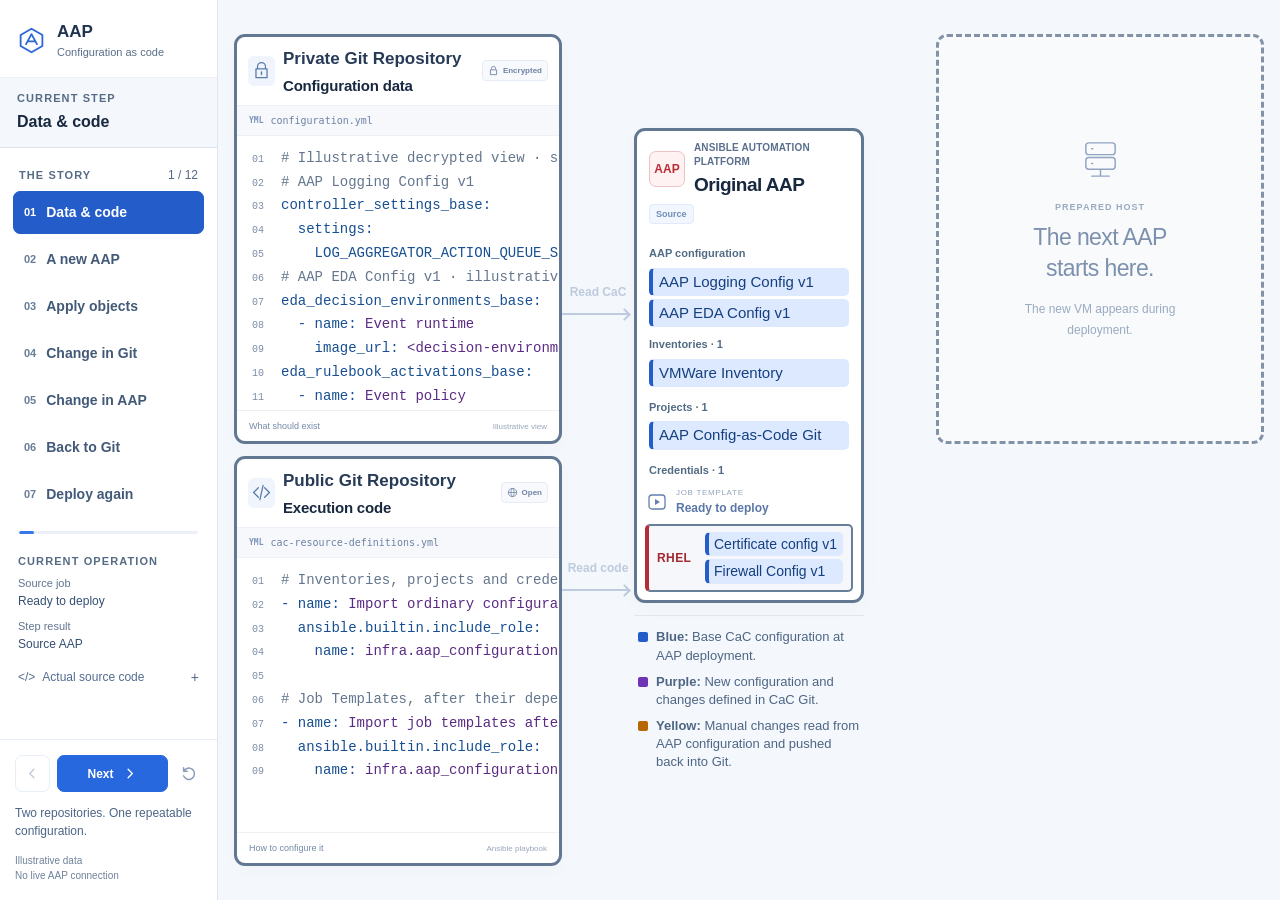
==== demo/index.html @ fc27f4bf "Replace object badges with a central colour legend" ====
<!doctype html>
<html lang="en">
<head>
  <meta charset="utf-8">
  <meta name="viewport" content="width=device-width, initial-scale=1">
  <meta name="description" content="Explore how private encrypted configuration and public automation code configure AAP, bring manual changes back into Git and recreate the full configuration on another AAP.">
  <meta name="color-scheme" content="light">
  <title>AAP, kept in Git</title>
  <link rel="icon" href="icon.svg" type="image/svg+xml">
  <link rel="stylesheet" href="src/styles.css">
  <script src="src/scenario.js" defer></script>
  <script src="src/app.js" defer></script>
</head>
<body>
  <a class="skip-link" href="#story">Skip to the diagram</a>
  <div class="experience">
    <aside class="sidebar" aria-label="Walkthrough navigation and status">
      <header class="sidebar-brand">
        <a class="wordmark" href="#" aria-label="AAP configuration as code, start"><svg viewBox="0 0 32 32" fill="none" aria-hidden="true"><path d="m16 3 12 7v12l-12 7L4 22V10Z" stroke="currentColor" stroke-width="2"/><path d="m10 20 6-11 6 11M12 17h8" stroke="currentColor" stroke-width="2" stroke-linecap="round" stroke-linejoin="round"/></svg><span>AAP<span class="wordmark-secondary">Configuration as code</span></span></a>
        <h1 id="page-title" class="sr-only">AAP configuration as code</h1>
      </header>
      <section class="current-step" aria-labelledby="scene-title"><p class="section-label">CURRENT STEP</p><h2 id="scene-title">Configuration data and execution code</h2></section>
      <div class="sidebar-scroll">
        <div class="chapter-header"><span class="section-label">THE STORY</span><span id="step-count" class="scene-counter">1 / 12</span></div>
        <nav id="chapter-list" class="chapter-list" aria-label="Story chapters"></nav>
        <div class="progress-track" aria-hidden="true"><span id="progress-fill"></span></div>
        <section class="status-panel" aria-label="Current operation status"><h2 class="section-label">CURRENT OPERATION</h2><dl><div><dt>Source job</dt><dd id="job-status">Job Template</dd></div><div><dt>Step result</dt><dd id="target-state">Not created yet</dd></div></dl></section>
        <aside id="actor" class="actor" aria-labelledby="actor-title" hidden><span class="actor-icon"><svg viewBox="0 0 28 28" fill="none" aria-hidden="true"><circle cx="14" cy="9" r="4" stroke="currentColor" stroke-width="1.5"/><path d="M6 24v-3a8 8 0 0 1 16 0v3M20 5h5m-2.5-2.5v5" stroke="currentColor" stroke-width="1.5" stroke-linecap="round"/></svg></span><div><h3 id="actor-title">An operator makes a change</h3><p id="actor-description"></p></div></aside>
        <details class="source-details"><summary><span aria-hidden="true">&lt;/&gt;</span>Actual source code</summary><div id="source-links" class="source-links"></div></details>
      </div>
      <div class="sidebar-footer">
        <div class="scene-controls" aria-label="Step navigation"><button id="previous" class="button-step button-previous" type="button" aria-label="Previous step" disabled><svg viewBox="0 0 24 24" fill="none" aria-hidden="true"><path d="m14 6-6 6 6 6" stroke="currentColor" stroke-width="1.8" stroke-linecap="round" stroke-linejoin="round"/></svg></button><button id="next" class="button-step button-next" type="button"><span id="next-label">Next</span><svg viewBox="0 0 24 24" fill="none" aria-hidden="true"><path d="m10 6 6 6-6 6" stroke="currentColor" stroke-width="1.8" stroke-linecap="round" stroke-linejoin="round"/></svg></button><button id="restart" class="button-restart" type="button" aria-label="Restart the walkthrough"><svg viewBox="0 0 20 20" fill="none" aria-hidden="true"><path d="M4.1 7a6.3 6.3 0 1 1-.2 5M4 3v4h4" stroke="currentColor" stroke-width="1.6" stroke-linecap="round" stroke-linejoin="round"/></svg></button></div>
        <p id="feedback" class="feedback" aria-live="polite" aria-atomic="true">Two repositories. One configuration story.</p>
        <p class="illustration-note">Illustrative data<br>No live AAP connection</p>
      </div>
    </aside>

    <main id="story" class="canvas-shell" aria-labelledby="page-title">
      <p id="scene-description" class="sr-only">AAP configuration walkthrough.</p>
      <div class="diagram-grid" aria-label="Two repositories, the original AAP and two receiving platforms">
        <div class="repository-column">
          <section id="config-card" class="repository-card config-repository" aria-labelledby="config-title">
            <header class="repository-header"><div class="repository-identity"><span class="repository-icon"><svg viewBox="0 0 24 24" fill="none" aria-hidden="true"><path d="M7 10V7a5 5 0 0 1 10 0v3M5 10h14v11H5z" stroke="currentColor" stroke-width="1.6" stroke-linecap="round" stroke-linejoin="round"/><path d="M12 14v3" stroke="currentColor" stroke-width="1.8" stroke-linecap="round"/></svg></span><div><p class="repository-kind">Private Git Repository</p><h3 id="config-title">Configuration data</h3></div></div><span class="privacy-badge"><svg viewBox="0 0 16 16" fill="none" aria-hidden="true"><path d="M5 7V5a3 3 0 0 1 6 0v2M3.5 7h9v7h-9z" stroke="currentColor" stroke-width="1.25" stroke-linejoin="round"/></svg>Encrypted</span></header>
            <div class="file-heading"><span class="file-mark">YML</span><span>configuration.yml</span></div>
            <pre class="code-window" tabindex="0"><code id="config-lines" aria-label="Illustrative decrypted configuration YAML, stored encrypted"></code></pre>
            <div class="repository-footer">What should exist<span class="file-caption">Illustrative view</span></div>
          </section>
          <section id="code-card" class="repository-card execution-repository" aria-labelledby="code-title">
            <header class="repository-header"><div class="repository-identity"><span class="repository-icon"><svg viewBox="0 0 24 24" fill="none" aria-hidden="true"><path d="m8 6-6 6 6 6m8-12 6 6-6 6M14 3l-4 18" stroke="currentColor" stroke-width="1.6" stroke-linecap="round" stroke-linejoin="round"/></svg></span><div><p class="repository-kind">Public Git Repository</p><h3 id="code-title">Execution code</h3></div></div><span class="open-badge"><svg viewBox="0 0 16 16" fill="none" aria-hidden="true"><circle cx="8" cy="8" r="6" stroke="currentColor" stroke-width="1.25"/><path d="M2 8h12M8 2c3 3 3 9 0 12-3-3-3-9 0-12Z" stroke="currentColor" stroke-width="1.1"/></svg>Open</span></header>
            <div class="file-heading"><span class="file-mark">YML</span><span id="execution-file-name">deploy-cac-project.yml</span></div>
            <pre class="code-window" tabindex="0"><code id="code-lines" aria-label="Execution playbook excerpt"></code></pre>
            <div class="repository-footer">How to configure it<span class="file-caption">Ansible playbook</span></div>
          </section>
        </div>

        <div class="repository-connections" aria-label="Repository connections to the original AAP">
          <div id="flow-config" class="route connector-route feed-config"><span class="connection-caption">Read CaC</span><div class="connector-track" aria-hidden="true"><span id="arrow-feed" class="route-line"></span><span class="flow-packets"><i></i><i></i></span></div><span class="active-cue">ACTIVE</span></div>
          <div id="flow-code" class="route connector-route feed-code"><span class="connection-caption">Read code</span><div class="connector-track" aria-hidden="true"><span class="route-line"></span><span class="flow-packets"><i></i><i></i></span></div><span class="active-cue">ACTIVE</span></div>
          <div id="flow-return" class="route connector-route reverse route-return" hidden><span class="connection-caption">Save CaC</span><div class="connector-track" aria-hidden="true"><span class="route-line"></span><span class="flow-packets"><i></i><i></i></span></div><span class="active-cue">ACTIVE</span></div>
        </div>

        <div id="source-column" class="source-column">
            <figure id="manual-operator" class="manual-operator" aria-labelledby="manual-operator-title" aria-describedby="manual-operator-description" aria-hidden="true" hidden>
              <div class="manual-upflow" aria-label="Manual configuration flows directly from the sysadmin to the receiving AAP"><span class="manual-arrow" aria-hidden="true"><i class="manual-packet"></i></span><span class="manual-flow-label">Create objects<br>directly in AAP</span></div>
              <img class="sysadmin-illustration" src="sysadmin.png" width="1536" height="1024" alt="" aria-hidden="true" decoding="async">
              <figcaption><strong id="manual-operator-title"></strong><p id="manual-operator-description"></p></figcaption>
            </figure>
        <section id="source-card" class="aap-card source-aap" aria-labelledby="source-title">
          <header class="aap-header"><div class="aap-identity"><span class="aap-symbol" aria-hidden="true">AAP</span><div><p class="platform-name">ANSIBLE AUTOMATION PLATFORM</p><h3 id="source-title">Original AAP</h3></div></div><span class="instance-badge">Source</span></header>

          <div class="aap-content" tabindex="0" role="region" aria-label="Original AAP configuration and objects"><div class="configuration-panels"><section class="configuration-panel" aria-labelledby="source-configuration-title"><h4 id="source-configuration-title" class="configuration-heading">AAP configuration</h4><div id="source-configuration" class="configuration-list" aria-label="Original AAP platform configuration"></div></section></div>
          <div id="source-objects" class="object-list"></div></div>
          <div class="job-panel"><svg class="job-icon" viewBox="0 0 20 20" fill="none" aria-hidden="true"><rect x="2" y="3" width="16" height="14" rx="3" stroke="currentColor" stroke-width="1.3"/><path d="m8 7 5 3-5 3z" fill="currentColor"/></svg><div><span class="job-kicker">JOB TEMPLATE</span><span id="job-label">Configuration jobs</span></div></div>
          <section id="source-rhel" class="rhel-foundation source-rhel" aria-label="Original RHEL infrastructure configuration"><div class="rhel-heading"><strong class="rhel-label">RHEL</strong></div><section class="configuration-panel" aria-label="RHEL configuration"><div id="source-infrastructure" class="configuration-list" aria-label="Original AAP infrastructure configuration"></div></section></section>
        </section>
          <div id="legend" class="legend" aria-label="Configuration colour legend">
            <span><i class="legend-dot origin-base" aria-hidden="true"></i><span><strong>Blue:</strong> Base CaC configuration at AAP deployment.</span></span>
            <span><i class="legend-dot origin-git" aria-hidden="true"></i><span><strong>Purple:</strong> New configuration and changes defined in CaC Git.</span></span>
            <span><i class="legend-dot origin-manual" aria-hidden="true"></i><span><strong>Yellow:</strong> Manual changes read from AAP configuration and pushed back into Git.</span></span>
          </div>
        </div>

        <div class="instance-connections" aria-label="Operations between AAP instances">
          <div id="flow-apply" class="route connector-route inter-instance-flow" hidden><span id="apply-caption" class="connection-caption">Configure</span><div class="connector-track" aria-hidden="true"><span class="route-line"></span><span class="flow-packets"><i></i><i></i></span></div><span id="apply-detail" class="connection-detail">New AAP</span><span class="active-cue">ACTIVE</span></div>
          <div id="flow-scan" class="route connector-route inter-instance-flow reverse route-scan" hidden><span class="connection-caption">Read objects</span><div class="connector-track" aria-hidden="true"><span class="route-line"></span><span class="flow-packets"><i></i><i></i></span></div><span class="connection-detail">Scan job</span><span class="active-cue">ACTIVE</span></div>
          <div id="flow-rebuild" class="route connector-route rebuild-flow" hidden><span class="connection-caption">Restore all</span><div class="bundle-tracks" aria-hidden="true"><div class="bundle-lane" data-origin="base"><span class="route-line"></span><span class="flow-packets"><i></i><i></i></span></div><div class="bundle-lane" data-origin="git"><span class="route-line"></span><span class="flow-packets"><i></i><i></i></span></div><div class="bundle-lane" data-origin="manual"><span class="route-line"></span><span class="flow-packets"><i></i><i></i></span></div></div><span class="connection-detail">Another AAP</span><span class="active-cue">ACTIVE</span></div>
        </div>

        <div class="receiving-column">
          <div class="receiving-slot">
          <div id="target-placeholder" class="target-placeholder"><span class="prepared-host-icon"><svg viewBox="0 0 44 44" fill="none" aria-hidden="true"><rect x="7" y="5" width="30" height="12" rx="3" stroke="currentColor" stroke-width="1.5"/><rect x="7" y="20" width="30" height="12" rx="3" stroke="currentColor" stroke-width="1.5"/><path d="M13 11h1m-1 15h1M22 33v6m-9 0h18" stroke="currentColor" stroke-width="1.5" stroke-linecap="round"/></svg></span><p class="placeholder-eyebrow">PREPARED HOST</p><h3>The next AAP<br>starts here.</h3><p>The new VM appears during deployment.</p></div>
          <section id="target-card" class="aap-card target-aap" aria-labelledby="target-title" aria-hidden="true" hidden><header class="aap-header"><div class="aap-identity"><span class="aap-symbol" aria-hidden="true">AAP</span><div><p class="platform-name">ANSIBLE AUTOMATION PLATFORM</p><h3 id="target-title">New AAP</h3></div></div><span class="instance-badge target-badge">Destination</span></header><div class="aap-content" tabindex="0" role="region" aria-label="Receiving AAP configuration and objects"><div id="target-objects" class="object-list receiving-catalog"></div><section id="target-configuration-panel" class="configuration-panel aap-settings-panel" aria-labelledby="target-configuration-title" hidden><h4 id="target-configuration-title" class="configuration-heading">AAP configuration</h4><div id="target-configuration" class="configuration-list" aria-label="Receiving AAP platform configuration"></div></section></div><section id="target-rhel" class="rhel-foundation" aria-label="RHEL operating system foundation" hidden><div class="rhel-heading"><strong class="rhel-label">RHEL</strong></div><div id="target-rhel-progress" class="rhel-progress" aria-label="VM and operating system preparation"></div><section id="target-infrastructure-panel" class="configuration-panel" aria-label="RHEL configuration" hidden><div id="target-infrastructure" class="configuration-list" aria-label="Receiving AAP infrastructure configuration"></div><div id="target-rhel-configs" class="rhel-configs" aria-label="Host networking configurations"></div></section></section><div class="target-footer"><span class="instance-footnote">Same platform. A new home.</span><span class="capture-indicator"><svg viewBox="0 0 16 16" fill="none" aria-hidden="true"><path d="m3.5 8 3 3 6-6" stroke="currentColor" stroke-width="1.5" stroke-linecap="round" stroke-linejoin="round"/></svg>Definitions in Git</span></div></section>
          </div>
          <div class="receiving-slot">

            <div id="successor-placeholder" class="target-placeholder" aria-hidden="true" hidden><p class="placeholder-eyebrow">NEXT DESTINATION</p><h3>Room for another AAP.</h3><p>The complete Git configuration can be used again.</p></div>
            <section id="successor-card" class="aap-card successor-aap" aria-labelledby="successor-title" aria-hidden="true" hidden>
              <header class="aap-header"><div class="aap-identity"><span class="aap-symbol" aria-hidden="true">AAP</span><div><p class="platform-name">ANSIBLE AUTOMATION PLATFORM</p><h3 id="successor-title">Another AAP</h3></div></div><span class="instance-badge target-badge">Destination</span></header>

              <div class="aap-content" tabindex="0" role="region" aria-label="Another AAP configuration and objects"><div id="successor-objects" class="object-list receiving-catalog"></div><section id="successor-configuration-panel" class="configuration-panel aap-settings-panel" aria-labelledby="successor-configuration-title"><h4 id="successor-configuration-title" class="configuration-heading">AAP configuration</h4><div id="successor-configuration" class="configuration-list" aria-label="Another AAP platform configuration"></div></section></div>
              <section id="successor-rhel" class="rhel-foundation" aria-label="RHEL operating system foundation" hidden><div class="rhel-heading"><strong class="rhel-label">RHEL</strong></div><div id="successor-rhel-progress" class="rhel-progress" aria-label="VM and operating system preparation"></div><section class="configuration-panel" aria-label="RHEL configuration"><div id="successor-infrastructure" class="configuration-list" aria-label="Another AAP infrastructure configuration"></div><div id="successor-rhel-configs" class="rhel-configs" aria-label="Host networking configurations"></div></section></section>
              <div class="target-footer"><span class="instance-footnote">Recreated from Git.</span><span class="stored-definitions">All stored definitions</span></div>
            </section>
          </div>
        </div>
      </div>
    </main>
  </div>
</body>
</html>
---- demo/src/styles.css ----
/* Browser-local presentation; see ../README.md#code-and-data for the rationale. */
:root { color-scheme: light; --ink:#17283f; --muted:#64758d; --line:#dce4ef; --blue:#155ddc; --blue-soft:#ecf3ff; --surface:#fff; --canvas:#f4f7fb; --origin-base:#245dc9; --origin-base-soft:#dce9ff; --origin-git:#6d35b5; --origin-git-soft:#e5d5ff; --origin-manual:#b66700; --origin-manual-soft:#ffe0a3; font-family:Inter,ui-sans-serif,-apple-system,BlinkMacSystemFont,"Segoe UI",sans-serif; font-synthesis:none; }
* { box-sizing:border-box; }
[hidden] { display:none !important; }
html { min-width:320px; }
body { margin:0; color:var(--ink); background:var(--canvas); -webkit-font-smoothing:antialiased; }
button { font:inherit; cursor:pointer; }
button:disabled { cursor:default; }
a { color:#275fc9; text-underline-offset:3px; }
svg { flex:none; }
button,a,summary { -webkit-tap-highlight-color:transparent; }
button:focus-visible,a:focus-visible,summary:focus-visible,[tabindex]:focus-visible { outline:3px solid #7ba7fb; outline-offset:3px; }
.sr-only { position:absolute !important; width:1px; height:1px; padding:0; margin:-1px; overflow:hidden; clip:rect(0,0,0,0); white-space:nowrap; border:0; }
.skip-link { position:fixed; left:16px; top:-60px; z-index:20; padding:12px 16px; border-radius:7px; border:1px solid var(--blue); background:#fff; }
.skip-link:focus { top:12px; }
.experience { display:grid; grid-template-columns:236px minmax(0,1fr); min-height:100svh; }
.sidebar { position:sticky; top:0; display:flex; flex-direction:column; min-width:0; height:100svh; background:#fff; border-right:1px solid #dfe6f0; }
.sidebar-brand { flex:none; padding:22px 20px 19px; border-bottom:1px solid #edf1f6; }
.wordmark { display:flex; align-items:center; gap:11px; color:#203452; text-decoration:none; font-size:17px; font-weight:720; }
.wordmark > svg { width:29px; height:29px; color:#2d66d7; }
.wordmark-secondary { display:block; margin-top:4px; color:#596d87; font-size:11px; font-weight:500; }
.current-step { flex:none; padding:14px 20px; border-bottom:1px solid var(--line); background:#f4f7fb; }
.current-step h2 { margin:7px 0 0; color:var(--ink); font-size:16px; font-weight:650; line-height:1.4; }
.sidebar-scroll { flex:1; min-height:0; overflow-y:auto; padding:20px 17px 16px; scrollbar-width:thin; scrollbar-color:#d8e2ef transparent; }
.chapter-header { display:flex; justify-content:space-between; align-items:center; gap:8px; padding:0 6px 9px; }
.section-label { color:#566b86; font-size:11px; font-weight:700; letter-spacing:1.1px; margin:0; }
.scene-counter { color:#526985; font-size:12px; margin:0; }
.chapter-list { display:flex; flex-direction:column; gap:4px; counter-reset:chapter; }
.chapter-list button { display:flex; align-items:center; gap:10px; min-height:43px; padding:10px; border:1px solid transparent; border-radius:7px; background:transparent; color:#425a78; font-size:14px; font-weight:600; text-align:left; line-height:1.35; }
.chapter-list button::before { counter-increment:chapter; content:counter(chapter,decimal-leading-zero); font-size:11px; color:#687d98; font-weight:650; }
.chapter-list button:hover { color:#2c62c4; background:#f6f9fe; }
.chapter-list button.complete { color:#354f70; }
.chapter-list button.complete::before { content:"✓"; color:#2f7547; font-size:14px; }
.chapter-list button.active,.chapter-list button[aria-current="step"] { color:#fff; background:var(--origin-base); border-color:var(--origin-base); }
.chapter-list button.active::before { color:#fff; }
.progress-track { height:3px; margin:15px 6px 21px; overflow:hidden; border-radius:3px; background:#edf1f7; }
#progress-fill { display:block; height:100%; width:0; border-radius:3px; background:#3778ec; transition:width 220ms ease; }
.status-panel { margin:18px 5px 0; }
.status-panel dl { margin:10px 0 0; }
.status-panel dl > div { display:flex; flex-direction:column; gap:4px; margin-top:9px; }
.status-panel dt { font-size:11px; color:#61748e; }
.status-panel dd { margin:0; color:#354f73; font-size:12px; line-height:1.45; }
.actor { display:flex; align-items:flex-start; gap:9px; margin:15px 4px 0; padding:11px 9px; border:1px solid #e4eaf4; border-radius:7px; background:#f9fbff; }
.actor-icon { display:flex; align-items:center; justify-content:center; flex:none; width:27px; height:29px; border-radius:6px; color:#6e86af; background:#edf3fd; }
.actor-icon svg { width:23px; height:23px; }
.actor h3 { margin:0 0 5px; font-size:12px; font-weight:600; }
.actor p { margin:0; color:#5b708d; font-size:11px; line-height:1.5; }
.source-details { margin:16px 5px 0; }
.source-details summary { display:flex; align-items:center; gap:7px; color:#526c90; font-size:12px; list-style:none; cursor:pointer; }
.source-details summary::-webkit-details-marker { display:none; }
.source-details summary::after { content:"+"; margin-left:auto; font-size:14px; }
.source-details[open] summary::after { content:"−"; }
.source-links { display:flex; flex-direction:column; gap:6px; margin-top:10px; }
.source-links a { display:block; padding:6px; color:#5d7dae; border:1px solid #e4ebf6; border-radius:4px; font-family:ui-monospace,Consolas,monospace; font-size:10px; line-height:1.4; text-decoration:none; overflow-wrap:anywhere; }
.sidebar-footer { flex:none; padding:15px 19px 17px; border-top:1px solid #e7edf5; background:#fff; }
.scene-controls { display:flex; gap:7px; align-items:center; }
.button-step { display:inline-flex; align-items:center; justify-content:center; gap:7px; height:37px; padding:0 11px; border:1px solid #dce5f2; border-radius:7px; color:#577197; background:#fff; font-size:12px; font-weight:600; }
.button-step svg { width:17px; height:17px; }
.button-previous { width:35px; padding:0; }
.button-step:hover:not(:disabled) { border-color:#8eafea; background:#f7faff; }
.button-step:disabled { color:#bdc8d9; border-color:#e8eef6; }
.button-next { flex:1; color:#fff; border-color:#2868df; background:#2868df; }
.button-next:hover:not(:disabled) { color:#fff; border-color:#1d58c5; background:#1d58c5; }
.button-next:disabled { color:#fff; border-color:#83a4db; background:#83a4db; }
.button-restart { display:flex; align-items:center; justify-content:center; width:27px; height:35px; padding:0; border:0; color:#8a9cb6; background:transparent; }
.button-restart svg { width:18px; height:18px; }
.button-restart:hover { color:#326bd2; }
.feedback { min-height:29px; margin:12px 0; color:#4c6586; font-size:12px; line-height:1.5; }
.legend { display:flex; flex-direction:column; flex:none; gap:.5rem; padding:.75rem .25rem 0; border-top:1px solid #dfe6f0; }
.legend > span { display:flex; align-items:flex-start; gap:.5rem; color:#4e6685; font-size:.8125rem; line-height:1.4; }
.legend-dot { display:inline-block; flex:none; width:.625rem; height:.625rem; margin-top:.25rem; border-radius:.125rem; }
.origin-base { background:var(--origin-base); }
.origin-git { background:var(--origin-git); }
.origin-manual { background:var(--origin-manual); }
.illustration-note { margin:13px 0 0; color:#6f819a; font-size:10px; line-height:1.5; }
.canvas-shell { display:flex; align-items:stretch; justify-content:center; min-width:0; min-height:100svh; height:100svh; padding:12px 24px; }
.diagram-grid { display:grid; grid-template-columns:minmax(300px,1fr) 88px 260px 88px minmax(300px,1fr); align-items:stretch; align-self:center; width:100%; height:95%; min-height:0; }
.repository-column,.receiving-column { display:grid; grid-template-rows:minmax(0,1fr) minmax(0,1fr); gap:12px; min-width:0; min-height:0; }
.repository-card { display:flex; flex-direction:column; min-width:0; min-height:0; overflow:hidden; border:3px solid #617792; border-radius:11px; background:#fff; box-shadow:0 5px 17px #2e4e7a05; transition:border-color 180ms,box-shadow 180ms; }
.repository-card.active { border-color:#2763c2; box-shadow:0 0 0 3px #e3edff; }
.repository-header { display:flex; align-items:center; justify-content:space-between; flex-wrap:wrap; gap:8px; min-height:63px; padding:12px 13px; }
.repository-identity { display:flex; align-items:center; gap:8px; min-width:0; }
.repository-icon { display:flex; align-items:center; justify-content:center; width:27px; height:30px; border-radius:6px; color:#5a7ba9; background:#f0f5fd; }
.repository-icon svg { width:19px; height:19px; }
.repository-kind { margin:0 0 6px; color:#273b57; font-size:17px; font-weight:700; line-height:1.35; letter-spacing:0; }
.repository-header h3 { margin:0; font-size:15px; font-weight:650; letter-spacing:-.2px; }
.privacy-badge,.open-badge { display:inline-flex; align-items:center; gap:4px; padding:4px 5px; border:1px solid #e5ecf6; border-radius:4px; color:#6e83a3; background:#f7f9fd; font-size:8px; font-weight:600; white-space:nowrap; }
.privacy-badge svg,.open-badge svg { width:11px; height:11px; }
.file-heading { display:flex; align-items:center; gap:7px; height:31px; flex:none; padding:0 12px; overflow:hidden; color:#6d82a2; background:#f6f8fc; border-top:1px solid #edf1f7; border-bottom:1px solid #edf1f7; font-family:ui-monospace,Consolas,monospace; font-size:10px; }
.file-heading > span { flex:none; }
.file-mark { color:#7b94b9; font-family:inherit; font-size:8px; font-weight:700; }
.code-window { flex:1; min-height:0; margin:0; padding:11px 0; overflow:auto; color:#536986; background:#fff; font-family:"SFMono-Regular",Consolas,"Liberation Mono",monospace; font-size:14px; line-height:1.7; scrollbar-width:thin; scrollbar-color:#d4dfef transparent; tab-size:2; }
.code-window code { display:block; min-width:max-content; font:inherit; }
.yaml-line { display:block; min-height:21px; padding:0 12px; border-left:3px solid transparent; white-space:pre; }
.line-number { display:inline-block; width:19px; margin-right:10px; color:#7b8da7; font-size:10px; user-select:none; }
.yaml-key { color:#174f92; }
.yaml-value { color:#5b2b83; }
.yaml-comment { color:#64768e; }
.line-added { background:var(--origin-git-soft); border-left-color:var(--origin-git); }
.line-added[data-origin="manual"] { background:var(--origin-manual-soft); border-left-color:var(--origin-manual); }
/* The highlighted YAML section and its active routes share one origin palette. */
.yaml-line[data-origin="base"],code[data-origin="base"] { --highlight-colour:var(--origin-base); --highlight-background:var(--origin-base-soft); }
.yaml-line[data-origin="git"],code[data-origin="git"] { --highlight-colour:var(--origin-git); --highlight-background:var(--origin-git-soft); }
.yaml-line[data-origin="manual"],code[data-origin="manual"] { --highlight-colour:var(--origin-manual); --highlight-background:var(--origin-manual-soft); }
.line-active { background:var(--highlight-background,var(--origin-git-soft)); border-left-color:var(--highlight-colour,var(--origin-git)); }
.repository-footer { display:flex; align-items:center; justify-content:space-between; gap:7px; min-height:31px; padding:8px 12px; flex:none; border-top:1px solid #edf1f6; color:#7489a8; font-size:9px; }
.file-caption { color:#99a7ba; font-size:8px; }
.aap-card { display:flex; flex-direction:column; min-width:0; min-height:0; height:100%; overflow:hidden; border:3px solid #617792; border-radius:11px; background:#fff; box-shadow:0 6px 20px #284a7d06; transition:border-color 180ms,box-shadow 180ms; }
.source-column { position:relative; display:flex; flex-direction:column; justify-content:center; gap:12px; min-width:0; min-height:0; --instance-gap:88px; }
.source-aap { flex:0 1 auto; align-self:center; width:100%; height:min(475px,100%); }
.source-column.manual-active .source-aap { height:min(475px,calc(100% - 192px)); }
.aap-card.phase-job { border-color:#2763c2; box-shadow:0 0 0 3px #e2ecff; }
.aap-header { display:flex; align-items:center; justify-content:space-between; flex-wrap:wrap; gap:8px; min-height:64px; padding:10px 12px; flex:none; }
.aap-identity { display:flex; align-items:center; gap:9px; min-width:0; }
.aap-symbol { display:flex; align-items:center; justify-content:center; width:36px; height:36px; border:1px solid #edc1c4; border-radius:7px; color:#b82d38; background:#fff2f3; font-size:12px; font-weight:800; flex:none; }
.platform-name { margin:0 0 6px; color:#596f8d; font-size:10px; font-weight:650; line-height:1.35; letter-spacing:.15px; }
.aap-header h3 { margin:0; font-size:19px; font-weight:650; letter-spacing:-.5px; }
.instance-badge { display:inline-block; padding:4px 6px; border:1px solid #e1eafb; border-radius:4px; color:#718db8; background:#f1f6ff; font-size:9px; font-weight:600; }
.target-badge { color:#7a8ea9; border-color:#e5ebf4; background:#f7f9fc; }
/* The source keeps its compact catalogue; receiving groups use independent columns below. */
.aap-content { display:grid; grid-template-columns:repeat(2,minmax(0,1fr)); align-content:start; align-items:start; gap:10px 12px; flex:1; min-width:0; min-height:0; padding:12px; overflow:auto; scrollbar-width:thin; scrollbar-color:#d2def0 transparent; }
.source-aap .aap-content { grid-template-columns:minmax(0,1fr); }
/* Independent stacks avoid the empty row space created by synchronising whole groups. */
/* Each stack starts just inside its half, retaining shared responsive bar widths. */
.receiving-column { --aap-inset:2cqw; --aap-bar-width:43cqw; --aap-columns:repeat(2,minmax(0,1fr)); grid-template-rows:repeat(2,minmax(min-content,1fr)); }
.receiving-column .receiving-slot { min-height:min-content; }
.receiving-column .aap-card { min-height:min-content; overflow:visible; container-type:inline-size; }
.receiving-column .aap-content { display:flex; flex-direction:column; align-items:stretch; gap:8px; flex:1 0 auto; min-height:min-content; padding:6px 0; overflow:visible; }
.object-list.receiving-catalog { display:grid; grid-template-columns:var(--aap-columns); align-items:start; gap:0; }
.aap-object-column { width:var(--aap-bar-width); margin-inline-start:var(--aap-inset); display:flex; flex-direction:column; gap:6px; min-width:0; }
.receiving-catalog .object-type,.aap-settings-panel .configuration-heading { margin:0 0 4px; font-size:11px; line-height:1.3; }
.receiving-catalog .object-item,.aap-settings-panel .object-item { gap:2px 4px; min-height:22px; margin:.125rem 0; padding:1px 4px; }
.receiving-catalog .object-name,.aap-settings-panel .object-name { font-size:.9375rem; }

.configuration-panels,.object-list { display:contents; }
.configuration-panel,.object-group { min-width:0; margin:0; padding:0; border:0; background:transparent; }
.configuration-heading,.object-type { display:block; margin:0 0 6px; color:#526b85; font-size:11px; font-weight:650; line-height:1.4; }
.configuration-list { display:grid; gap:3px; min-width:0; }
.configuration-list .object-item { margin:0; }
/* AAP settings are a separate bottom category; the inset rule leaves the card edges clear. */
/* Fill spare catalogue space above settings so the divider stays at its final bottom position. */
.receiving-column .receiving-catalog { flex:none; }
.receiving-column .aap-settings-panel { position:relative; flex:none; margin:auto 0 0; padding:8px 0 0; }
.aap-settings-panel::before { content:""; position:absolute; top:0; left:var(--aap-inset); right:var(--aap-inset); border-top:1px solid #c8d2df; }
.aap-settings-panel .configuration-heading { margin-inline-start:var(--aap-inset); }
.aap-settings-panel .configuration-list { grid-template-columns:var(--aap-columns); gap:.1875rem 0; }
.aap-settings-panel .configuration-item { width:var(--aap-bar-width); margin-inline-start:var(--aap-inset); }
.object-item { display:flex; align-items:center; flex-wrap:wrap; gap:4px 6px; min-width:0; min-height:26px; margin:3px 0; padding:3px 6px; border:1px solid transparent; border-left-width:4px; border-radius:5px; font-size:.9375rem; line-height:1.35; }
.object-item[data-origin="base"] { color:#153f7e; background:var(--origin-base-soft); border-left-color:var(--origin-base); }
.object-item[data-origin="git"] { color:#48217e; background:var(--origin-git-soft); border-left-color:var(--origin-git); }
.object-item[data-origin="manual"] { color:#653b00; background:var(--origin-manual-soft); border-left-color:var(--origin-manual); }
.object-name { min-width:0; overflow-wrap:anywhere; color:inherit; font-size:.9375rem; }
.job-panel { display:flex; align-items:center; gap:9px; min-height:44px; margin-top:auto; padding:7px 10px; flex:none; color:#627fae; }
.job-icon { width:20px; height:20px; }
.job-panel > div { min-width:0; }
.job-kicker { display:block; margin-bottom:4px; color:#94a4bd; font-size:8px; letter-spacing:.7px; }
#job-label { display:block; color:#5a77a7; font-size:12px; font-weight:600; overflow-wrap:anywhere; }
.phase-job #job-label { color:#225fd0; }
.receiving-slot { display:flex; min-width:0; min-height:0; }
.receiving-slot > * { width:100%; height:100%; }
.target-placeholder { display:flex; flex-direction:column; align-items:center; justify-content:center; min-height:0; padding:25px 20px; border:3px dashed #8292a7; border-radius:11px; color:#91a2bb; background:#ffffff62; text-align:center; }
.manual-operator { position:relative; display:flex; flex-direction:column; align-items:center; justify-content:flex-start; gap:4px; flex:none; width:100%; height:180px; min-width:0; margin:0; padding:0; color:#344a65; text-align:center; }
/* The operator sends changes directly across the instance gutter, above the source AAP. */
.manual-upflow { position:absolute; left:calc(100% - 12px); top:38px; width:calc(var(--instance-gap) + 12px); height:60px; }
.manual-arrow { position:absolute; left:0; top:30px; display:block; width:100%; height:4px; border-radius:3px; color:var(--origin-manual); background:currentColor; }
.manual-arrow::before { content:""; position:absolute; right:1px; top:-4px; width:11px; height:11px; border-top:4px solid currentColor; border-right:4px solid currentColor; transform:rotate(45deg); }
.manual-packet { position:absolute; left:0; top:-4px; width:12px; height:12px; border:2px solid #fff; border-radius:3px; background:var(--origin-manual); animation:manual-configuration-right 1.6s ease-in-out 2 both; }
.manual-flow-label { position:absolute; left:4px; right:0; top:0; color:#985300; font-size:11px; font-weight:700; line-height:1.3; text-align:center; }
.sysadmin-illustration { flex:none; width:154px; max-width:100%; height:105px; object-fit:contain; }
.manual-operator figcaption { max-width:260px; }
.manual-operator figcaption strong { color:#704100; font-size:13px; font-weight:700; }
.manual-operator figcaption p { margin:4px 0 0; color:#536b86; font-size:11px; line-height:1.4; }
@keyframes manual-configuration-right { from { left:0; } to { left:calc(100% - 12px); } }
@keyframes manual-configuration-down { from { top:0; } to { top:calc(100% - 12px); } }
.prepared-host-icon svg { width:43px; height:43px; color:#90a4c2; }
.placeholder-eyebrow { margin:17px 0 10px; color:#9aaac0; font-size:9px; font-weight:650; letter-spacing:1px; }
.target-placeholder h3 { margin:0; color:#7d91ae; font-size:23px; font-weight:500; line-height:1.35; letter-spacing:-.6px; }
.target-placeholder > p:last-child { max-width:190px; margin:15px 0 0; color:#9aaac0; font-size:12px; line-height:1.7; }
.target-footer { display:flex; align-items:center; justify-content:space-between; flex-wrap:wrap; gap:6px; min-height:28px; padding:6px 10px; margin-top:auto; flex:none; }
.instance-footnote,.stored-definitions { color:#617895; font-size:10px; }
.capture-indicator { display:none; align-items:center; gap:4px; color:#6a83a7; font-size:9px; }
.capture-indicator svg { width:12px; height:12px; }
.captured .capture-indicator { display:inline-flex; }
.target-aap[data-stage="1"] .platform-name,.target-aap[data-stage="2"] .platform-name,.target-aap[data-stage="1"] .aap-symbol,.target-aap[data-stage="2"] .aap-symbol,.target-aap[data-stage="1"] .target-footer,.target-aap[data-stage="2"] .target-footer,.target-aap[data-stage="3"] .target-footer { display:none; }
.target-aap[data-stage="1"] .aap-content,.target-aap[data-stage="2"] .aap-content,.target-aap[data-stage="3"] .aap-content { display:none; }
.target-aap[data-stage="1"]::after,.target-aap[data-stage="2"]::after,.target-aap[data-stage="3"]::after { display:flex; flex:1; align-items:center; justify-content:center; padding:25px; color:#8ca0bd; font-size:14px; line-height:1.8; text-align:center; white-space:pre-line; }
.target-aap[data-stage="1"]::after { content:"Create the RHEL VM\a Clone the golden image and start the guest"; }
.target-aap[data-stage="2"]::after { content:"Prepare access to the VM\a Host firewall · nginx · TLS"; }
.target-aap[data-stage="3"]::after { content:"Prepare RHEL and install AAP\a Base configuration comes next"; }
/* Keep the slim OS foundation below the continuous AAP body, including early stages. */
.aap-header { order:0; }
.target-aap::after { order:1; }
.aap-content { order:2; }
.target-footer,.job-panel { order:3; }
/* Preparation stays on the left; one compact stack of configuration bars sits on the right. */
.rhel-foundation { order:4; display:grid; grid-template-columns:minmax(86px,.8fr) minmax(0,1.2fr); grid-template-areas:"heading configs" "progress configs"; align-content:center; align-items:start; gap:4px 8px; flex:none; margin:0 8px 8px; padding:6px 8px; border:2px solid #687f9a; border-left:4px solid #b42c35; border-radius:5px; background:#f5f7fa; }
/* Offset the inset RHEL border so its right half starts at the AAP midpoint. */
.receiving-column .rhel-foundation { grid-template-columns:minmax(0,calc(50cqw - .5rem)) minmax(0,1fr); column-gap:0; border-width:.125rem; border-left-width:.25rem; margin:0 .25rem .5rem; padding:.375rem 0; }
.receiving-column .rhel-foundation > .configuration-panel { width:var(--aap-bar-width); margin-inline-start:var(--aap-inset); }
.rhel-foundation > .configuration-panel { grid-area:configs; align-self:center; }
.source-rhel { grid-template-columns:40px minmax(0,1fr); grid-template-areas:"heading configs"; }
.source-rhel .rhel-heading { align-self:center; }
.rhel-foundation.landing { border-color:var(--origin-base); box-shadow:0 0 0 2px var(--origin-base-soft); }
.rhel-foundation.landing[data-origin="git"] { border-color:var(--origin-git); box-shadow:0 0 0 2px var(--origin-git-soft); }
.rhel-foundation .configuration-list { grid-template-columns:minmax(0,1fr); }
.rhel-foundation .object-item { display:flex; align-items:center; gap:4px; min-height:22px; padding:2px 5px; font-size:.875rem; }
.rhel-foundation .object-name { font-size:.875rem; }
.rhel-configs { display:grid; grid-template-columns:minmax(0,1fr); gap:3px; }
.rhel-config { display:flex; align-items:center; gap:6px; min-width:0; margin:0; padding:3px 6px; border:1px solid var(--origin-base); border-left:3px solid var(--origin-base); border-radius:4px; color:#153f7e; background:var(--origin-base-soft); font-size:.8125rem; line-height:1.4; }
.rhel-config-name { overflow-wrap:anywhere; }
.landing[data-origin="base"] .rhel-config,.landing[data-origin="git"] .configuration-item[data-origin="git"] { animation:configuration-landing 480ms ease-out both; }
@keyframes configuration-landing { from { transform:translateX(-12px); opacity:.4; } to { transform:translateX(0); opacity:1; } }
.rhel-heading { grid-area:heading; display:flex; flex-direction:column; align-items:flex-start; gap:3px; min-width:0; }
.rhel-label { color:#a32630; font-size:12px; font-weight:800; letter-spacing:.4px; }
.rhel-progress { grid-area:progress; display:flex; flex-direction:column; align-items:flex-start; gap:2px; margin:0; min-width:0; }
.rhel-milestone { display:inline-flex; align-items:center; gap:4px; color:#77889e; font-size:11px; line-height:1.4; }
.rhel-milestone::before { content:"○"; color:currentColor; font-weight:800; }
.rhel-milestone[data-state="complete"] { color:#2455af; }
.rhel-milestone[data-state="complete"]::before { content:"✓"; }
.rhel-milestone[data-state="current"] { color:#174f92; font-weight:700; }
.rhel-milestone[data-state="current"]::before { content:"›"; }
.repository-connections,.instance-connections { position:relative; min-width:0; min-height:0; }
.connector-route { position:absolute; left:0; width:100%; display:flex; flex-direction:column; align-items:center; justify-content:center; color:#becbde; text-align:center; }
.feed-config { top:calc(50% - 166px); }
.feed-code { top:calc(50% + 110px); }
.route-return { top:calc(50% - 110px); }
#flow-apply { top:calc(50% - 180px); }
/* OS preparation and later infrastructure changes land in the upper RHEL foundation. */
#flow-apply[data-destination="rhel"] { top:auto; bottom:calc(50% + 12px); }
#flow-scan { top:calc(50% - 90px); }
#flow-rebuild { top:calc(50% + 60px); }
.connection-caption { display:block; max-width:100%; padding:0 4px; color:currentColor; font-size:12px; font-weight:650; line-height:1.35; }
.connection-detail { display:block; max-width:100%; margin-top:3px; padding:0 3px; color:#9aabc2; font-size:9px; line-height:1.35; }
.connector-track { position:relative; width:100%; height:28px; overflow:hidden; }
.route-line { position:absolute; left:0; right:5px; top:13px; height:2px; border-radius:3px; background:currentColor; }
.route-line::after { content:""; position:absolute; right:0; top:-3px; width:7px; height:7px; border-top:2px solid currentColor; border-right:2px solid currentColor; transform:rotate(45deg); }
.reverse .route-line { left:5px; right:0; }
.reverse .route-line::after { left:0; right:auto; transform:rotate(225deg); }
.flow-packets { position:absolute; display:flex; align-items:center; justify-content:center; gap:3px; left:0; top:6px; width:25px; height:18px; padding-right:4px; border-radius:4px; color:#fff; background:var(--flow-colour,var(--origin-base)); opacity:0; }
.flow-packets i { width:5px; height:5px; border-top:2px solid #fff; border-right:2px solid #fff; transform:rotate(45deg); }
.reverse .flow-packets { padding-right:0; padding-left:4px; }
.reverse .flow-packets i { transform:rotate(225deg); }
.active-cue { display:none; align-items:center; gap:3px; margin-top:2px; color:currentColor; font-size:8px; font-weight:750; letter-spacing:.5px; }
.active-cue::before { content:""; width:4px; height:4px; border-radius:50%; background:currentColor; }
.route[data-origin="base"] { --flow-colour:var(--origin-base); }
.route[data-origin="git"] { --flow-colour:var(--origin-git); }
.route[data-origin="manual"] { --flow-colour:var(--origin-manual); }
.route[data-origin="mixed"] { --flow-colour:var(--origin-git); }
.route.active { color:var(--flow-colour,var(--origin-base)); }
.route.active .route-line { height:4px; top:12px; }
.route.active .route-line::after { width:9px; height:9px; top:-3px; border-width:3px; }
.route.active .flow-packets { opacity:1; animation:packet-forward 1.6s ease-in-out 2 both; }
.route.active.reverse .flow-packets { animation-name:packet-reverse; }
.route.active .active-cue { display:inline-flex; }
.route.active .connection-detail { color:currentColor; }
/* A later deployment carries all stored origins together, without changing their colours. */
.bundle-tracks { display:grid; width:100%; gap:0; }
.bundle-lane { position:relative; width:100%; height:26px; overflow:hidden; color:var(--flow-colour); }
.bundle-lane[data-origin="base"] { --flow-colour:var(--origin-base); }
.bundle-lane[data-origin="git"] { --flow-colour:var(--origin-git); }
.bundle-lane[data-origin="manual"] { --flow-colour:var(--origin-manual); }
.route.active[data-origin="mixed"] > .connector-track > .route-line,.route.active[data-origin="mixed"] > .connector-track > .flow-packets { background:linear-gradient(90deg,var(--origin-base),var(--origin-git),var(--origin-manual)); }
.route.active[data-origin="mixed"] > .connector-track > .route-line::after { border-color:var(--origin-manual); }
@keyframes packet-forward { from { left:0; } to { left:calc(100% - 25px); } }
@keyframes packet-reverse { from { left:calc(100% - 25px); } to { left:0; } }
@media (max-width:1400px) {
  .experience { grid-template-columns:218px minmax(0,1fr); }
  .canvas-shell { padding:12px 16px; }
  .diagram-grid { grid-template-columns:minmax(270px,1fr) 72px 230px 72px minmax(270px,1fr); }
  .source-column { --instance-gap:72px; }
  .sidebar-brand,.current-step { padding-left:17px; padding-right:17px; }
  .sidebar-scroll { padding-left:13px; padding-right:13px; }
  .sidebar-footer { padding-left:15px; padding-right:15px; }
  .aap-header { padding-left:12px; padding-right:12px; }
  .aap-header h3 { font-size:19px; }
  .repository-header { padding:11px; }
}
@media (max-width:1200px) {
  .experience { grid-template-columns:190px minmax(0,1fr); }
  .canvas-shell { display:block; height:auto; padding:20px; }
  .diagram-grid { display:flex; flex-direction:column; gap:0; height:auto; min-height:0; max-width:580px; margin:0 auto; }
  .repository-column,.receiving-column { grid-template-rows:none; grid-auto-rows:475px; gap:20px; }
  .receiving-column { grid-auto-rows:minmax(475px,auto); }
  .repository-card { min-height:0; height:475px; }
  .repository-header { flex-wrap:wrap; }
  .repository-header h3 { font-size:15px; }
  .privacy-badge,.open-badge { font-size:9px; }
  .repository-connections { display:flex; justify-content:space-around; align-items:center; height:110px; flex:none; }
  .connector-route { position:relative; top:auto !important; left:auto; width:80px; }
  #flow-apply[data-destination="rhel"] { bottom:auto; }
  .repository-connections .connector-route { width:28%; }
  .connector-track { width:61px; height:28px; margin:13px 0; overflow:visible; transform:rotate(90deg); }
  .bundle-tracks { width:72px; margin:14px 0; transform:rotate(90deg); }
  .route-return { margin-left:3px; }
  .instance-connections { display:flex; align-items:center; justify-content:center; gap:20px; height:155px; flex:none; }
  .aap-card { height:auto; min-height:0; max-height:475px; }
  .source-column,.source-column.manual-active { height:auto; flex:none; }
  .source-aap,.source-column.manual-active .source-aap { align-self:stretch; height:475px; }
  .manual-upflow { left:calc(100% + 5px); top:74px; width:12px; height:748px; }
  .manual-arrow { top:0; left:4px; width:4px; height:100%; }
  .manual-arrow::after { content:""; position:absolute; right:0; bottom:0; width:18px; height:4px; background:currentColor; }
  .manual-arrow::before { top:auto; bottom:-4px; right:13px; border-top:4px solid currentColor; border-left:4px solid currentColor; border-right:0; transform:rotate(-45deg); }
  .manual-packet { left:-4px; top:0; animation-name:manual-configuration-down; }
  .manual-flow-label { display:none; }
  .receiving-slot > * { height:100%; min-height:0; }
  .receiving-slot > .aap-card { height:auto; min-height:475px; max-height:none; }
  .target-placeholder { min-height:0; }
  .aap-header { flex-wrap:wrap; }
  .aap-header h3 { font-size:21px; }
}
@media (max-width:620px) {
  .aap-content { grid-template-columns:minmax(0,1fr); }
  .experience { display:block; }
  .sidebar { position:relative; top:auto; height:auto; border-right:0; border-bottom:1px solid #dfe6f0; }
  .sidebar-brand { padding:17px 18px; }
  .current-step { padding:14px 18px; }
  .sidebar-scroll { overflow:visible; padding:17px 18px; }
  .chapter-list { display:grid; grid-template-columns:repeat(2,minmax(0,1fr)); gap:5px; }
  .status-panel dl { display:flex; flex-wrap:wrap; gap:15px; }
  .status-panel dl > div { flex:1; min-width:130px; }
  .sidebar-footer { display:grid; grid-template-columns:minmax(0,1fr) minmax(0,1fr); gap:12px 20px; padding:15px 18px; }
  .scene-controls { align-self:start; }
  .feedback { margin:0; min-height:0; }
  .illustration-note { align-self:end; margin:0; }
  .canvas-shell { padding:22px 18px; }
  .diagram-grid { max-width:none; }
}
@media (prefers-reduced-motion:reduce) {
  *,*::before,*::after { animation:none !important; transition:none !important; }
  .route.active .flow-packets { left:calc(100% - 25px); }
  .route.active.reverse .flow-packets { left:0; }
}
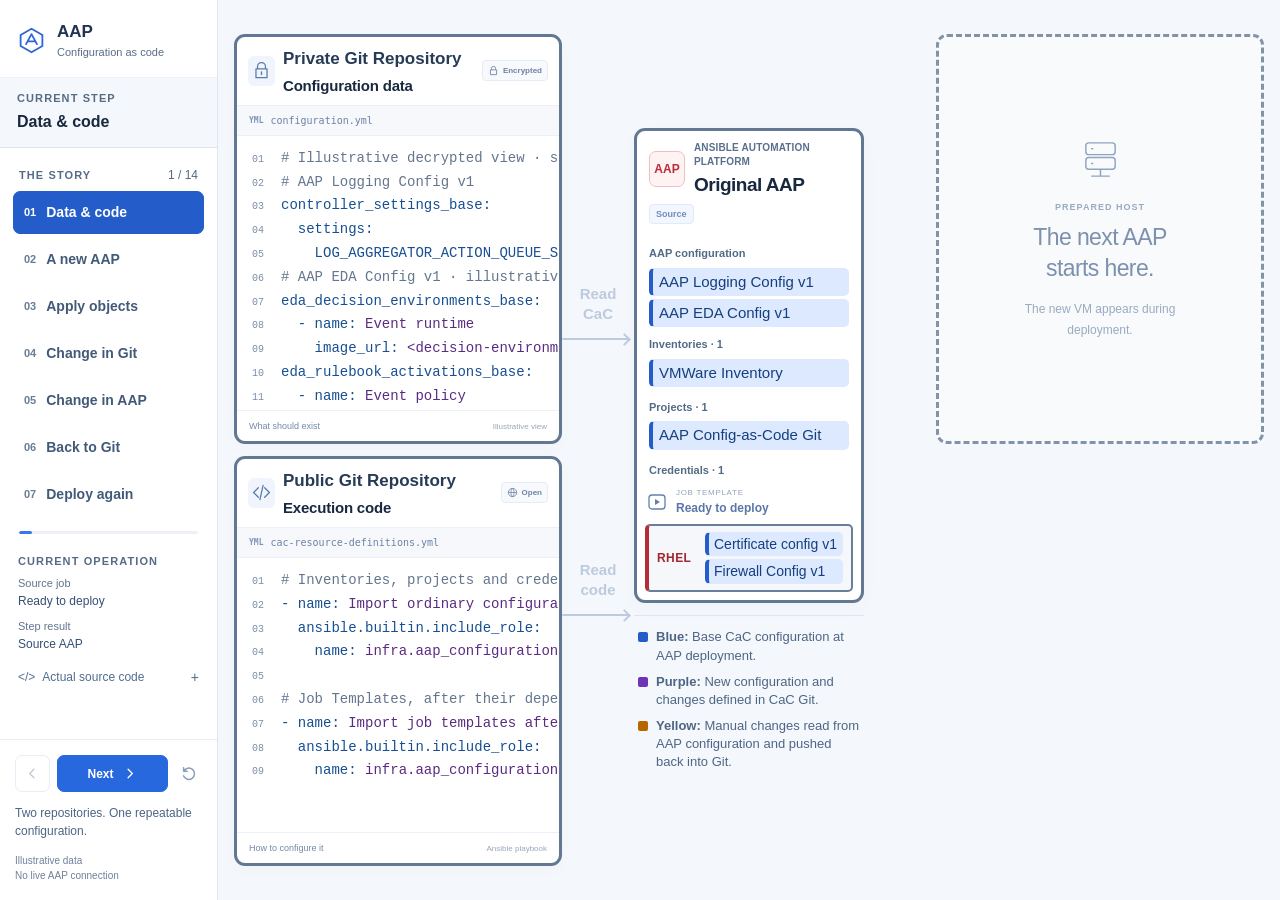
==== commit c4822ee6: "Split base configuration pushes and stabilize RHEL profiles" ====
--- a/demo/index.html
+++ b/demo/index.html
@@ -21,7 +21,7 @@
       </header>
       <section class="current-step" aria-labelledby="scene-title"><p class="section-label">CURRENT STEP</p><h2 id="scene-title">Configuration data and execution code</h2></section>
       <div class="sidebar-scroll">
-        <div class="chapter-header"><span class="section-label">THE STORY</span><span id="step-count" class="scene-counter">1 / 12</span></div>
+        <div class="chapter-header"><span class="section-label">THE STORY</span><span id="step-count" class="scene-counter">1 / 14</span></div>
         <nav id="chapter-list" class="chapter-list" aria-label="Story chapters"></nav>
         <div class="progress-track" aria-hidden="true"><span id="progress-fill"></span></div>
         <section class="status-panel" aria-label="Current operation status"><h2 class="section-label">CURRENT OPERATION</h2><dl><div><dt>Source job</dt><dd id="job-status">Job Template</dd></div><div><dt>Step result</dt><dd id="target-state">Not created yet</dd></div></dl></section>
@@ -89,7 +89,7 @@
         <div class="receiving-column">
           <div class="receiving-slot">
           <div id="target-placeholder" class="target-placeholder"><span class="prepared-host-icon"><svg viewBox="0 0 44 44" fill="none" aria-hidden="true"><rect x="7" y="5" width="30" height="12" rx="3" stroke="currentColor" stroke-width="1.5"/><rect x="7" y="20" width="30" height="12" rx="3" stroke="currentColor" stroke-width="1.5"/><path d="M13 11h1m-1 15h1M22 33v6m-9 0h18" stroke="currentColor" stroke-width="1.5" stroke-linecap="round"/></svg></span><p class="placeholder-eyebrow">PREPARED HOST</p><h3>The next AAP<br>starts here.</h3><p>The new VM appears during deployment.</p></div>
-          <section id="target-card" class="aap-card target-aap" aria-labelledby="target-title" aria-hidden="true" hidden><header class="aap-header"><div class="aap-identity"><span class="aap-symbol" aria-hidden="true">AAP</span><div><p class="platform-name">ANSIBLE AUTOMATION PLATFORM</p><h3 id="target-title">New AAP</h3></div></div><span class="instance-badge target-badge">Destination</span></header><div class="aap-content" tabindex="0" role="region" aria-label="Receiving AAP configuration and objects"><div id="target-objects" class="object-list receiving-catalog"></div><section id="target-configuration-panel" class="configuration-panel aap-settings-panel" aria-labelledby="target-configuration-title" hidden><h4 id="target-configuration-title" class="configuration-heading">AAP configuration</h4><div id="target-configuration" class="configuration-list" aria-label="Receiving AAP platform configuration"></div></section></div><section id="target-rhel" class="rhel-foundation" aria-label="RHEL operating system foundation" hidden><div class="rhel-heading"><strong class="rhel-label">RHEL</strong></div><div id="target-rhel-progress" class="rhel-progress" aria-label="VM and operating system preparation"></div><section id="target-infrastructure-panel" class="configuration-panel" aria-label="RHEL configuration" hidden><div id="target-infrastructure" class="configuration-list" aria-label="Receiving AAP infrastructure configuration"></div><div id="target-rhel-configs" class="rhel-configs" aria-label="Host networking configurations"></div></section></section><div class="target-footer"><span class="instance-footnote">Same platform. A new home.</span><span class="capture-indicator"><svg viewBox="0 0 16 16" fill="none" aria-hidden="true"><path d="m3.5 8 3 3 6-6" stroke="currentColor" stroke-width="1.5" stroke-linecap="round" stroke-linejoin="round"/></svg>Definitions in Git</span></div></section>
+          <section id="target-card" class="aap-card target-aap" aria-labelledby="target-title" aria-hidden="true" hidden><header class="aap-header"><div class="aap-identity"><span class="aap-symbol" aria-hidden="true">AAP</span><div><p class="platform-name">ANSIBLE AUTOMATION PLATFORM</p><h3 id="target-title">New AAP</h3></div></div><span class="instance-badge target-badge">Destination</span></header><div class="aap-content" tabindex="0" role="region" aria-label="Receiving AAP configuration and objects"><div id="target-objects" class="object-list receiving-catalog"></div><section id="target-configuration-panel" class="configuration-panel aap-settings-panel" aria-labelledby="target-configuration-title" hidden><h4 id="target-configuration-title" class="configuration-heading">AAP configuration</h4><div id="target-configuration" class="configuration-list" aria-label="Receiving AAP platform configuration"></div></section></div><section id="target-rhel" class="rhel-foundation" aria-label="RHEL operating system foundation" hidden><div class="rhel-heading"><strong class="rhel-label">RHEL</strong></div><div id="target-rhel-progress" class="rhel-progress" aria-label="VM and operating system preparation"></div><section id="target-infrastructure-panel" class="configuration-panel" aria-label="RHEL configuration" hidden><div id="target-infrastructure" class="configuration-list" aria-label="Receiving AAP infrastructure configuration"></div></section></section><div class="target-footer"><span class="instance-footnote">Same platform. A new home.</span><span class="capture-indicator"><svg viewBox="0 0 16 16" fill="none" aria-hidden="true"><path d="m3.5 8 3 3 6-6" stroke="currentColor" stroke-width="1.5" stroke-linecap="round" stroke-linejoin="round"/></svg>Definitions in Git</span></div></section>
           </div>
           <div class="receiving-slot">
 
@@ -98,7 +98,7 @@
               <header class="aap-header"><div class="aap-identity"><span class="aap-symbol" aria-hidden="true">AAP</span><div><p class="platform-name">ANSIBLE AUTOMATION PLATFORM</p><h3 id="successor-title">Another AAP</h3></div></div><span class="instance-badge target-badge">Destination</span></header>
 
               <div class="aap-content" tabindex="0" role="region" aria-label="Another AAP configuration and objects"><div id="successor-objects" class="object-list receiving-catalog"></div><section id="successor-configuration-panel" class="configuration-panel aap-settings-panel" aria-labelledby="successor-configuration-title"><h4 id="successor-configuration-title" class="configuration-heading">AAP configuration</h4><div id="successor-configuration" class="configuration-list" aria-label="Another AAP platform configuration"></div></section></div>
-              <section id="successor-rhel" class="rhel-foundation" aria-label="RHEL operating system foundation" hidden><div class="rhel-heading"><strong class="rhel-label">RHEL</strong></div><div id="successor-rhel-progress" class="rhel-progress" aria-label="VM and operating system preparation"></div><section class="configuration-panel" aria-label="RHEL configuration"><div id="successor-infrastructure" class="configuration-list" aria-label="Another AAP infrastructure configuration"></div><div id="successor-rhel-configs" class="rhel-configs" aria-label="Host networking configurations"></div></section></section>
+              <section id="successor-rhel" class="rhel-foundation" aria-label="RHEL operating system foundation" hidden><div class="rhel-heading"><strong class="rhel-label">RHEL</strong></div><div id="successor-rhel-progress" class="rhel-progress" aria-label="VM and operating system preparation"></div><section class="configuration-panel" aria-label="RHEL configuration"><div id="successor-infrastructure" class="configuration-list" aria-label="Another AAP infrastructure configuration"></div></section></section>
               <div class="target-footer"><span class="instance-footnote">Recreated from Git.</span><span class="stored-definitions">All stored definitions</span></div>
             </section>
           </div>
--- a/demo/src/styles.css
+++ b/demo/src/styles.css
@@ -165,7 +165,7 @@
 .manual-arrow { position:absolute; left:0; top:30px; display:block; width:100%; height:4px; border-radius:3px; color:var(--origin-manual); background:currentColor; }
 .manual-arrow::before { content:""; position:absolute; right:1px; top:-4px; width:11px; height:11px; border-top:4px solid currentColor; border-right:4px solid currentColor; transform:rotate(45deg); }
 .manual-packet { position:absolute; left:0; top:-4px; width:12px; height:12px; border:2px solid #fff; border-radius:3px; background:var(--origin-manual); animation:manual-configuration-right 1.6s ease-in-out 2 both; }
-.manual-flow-label { position:absolute; left:4px; right:0; top:0; color:#985300; font-size:11px; font-weight:700; line-height:1.3; text-align:center; }
+.manual-flow-label { position:absolute; left:4px; right:0; top:0; color:#985300; font-size:.875rem; font-weight:700; line-height:1.3; text-align:center; }
 .sysadmin-illustration { flex:none; width:154px; max-width:100%; height:105px; object-fit:contain; }
 .manual-operator figcaption { max-width:260px; }
 .manual-operator figcaption strong { color:#704100; font-size:13px; font-weight:700; }
@@ -197,7 +197,7 @@
 /* Offset the inset RHEL border so its right half starts at the AAP midpoint. */
 .receiving-column .rhel-foundation { grid-template-columns:minmax(0,calc(50cqw - .5rem)) minmax(0,1fr); column-gap:0; border-width:.125rem; border-left-width:.25rem; margin:0 .25rem .5rem; padding:.375rem 0; }
 .receiving-column .rhel-foundation > .configuration-panel { width:var(--aap-bar-width); margin-inline-start:var(--aap-inset); }
-.rhel-foundation > .configuration-panel { grid-area:configs; align-self:center; }
+.rhel-foundation > .configuration-panel { grid-area:configs; align-self:start; }
 .source-rhel { grid-template-columns:40px minmax(0,1fr); grid-template-areas:"heading configs"; }
 .source-rhel .rhel-heading { align-self:center; }
 .rhel-foundation.landing { border-color:var(--origin-base); box-shadow:0 0 0 2px var(--origin-base-soft); }
@@ -205,10 +205,7 @@
 .rhel-foundation .configuration-list { grid-template-columns:minmax(0,1fr); }
 .rhel-foundation .object-item { display:flex; align-items:center; gap:4px; min-height:22px; padding:2px 5px; font-size:.875rem; }
 .rhel-foundation .object-name { font-size:.875rem; }
-.rhel-configs { display:grid; grid-template-columns:minmax(0,1fr); gap:3px; }
-.rhel-config { display:flex; align-items:center; gap:6px; min-width:0; margin:0; padding:3px 6px; border:1px solid var(--origin-base); border-left:3px solid var(--origin-base); border-radius:4px; color:#153f7e; background:var(--origin-base-soft); font-size:.8125rem; line-height:1.4; }
-.rhel-config-name { overflow-wrap:anywhere; }
-.landing[data-origin="base"] .rhel-config,.landing[data-origin="git"] .configuration-item[data-origin="git"] { animation:configuration-landing 480ms ease-out both; }
+.landing[data-origin="base"] .configuration-item[data-origin="base"],.landing[data-origin="git"] .configuration-item[data-origin="git"] { animation:configuration-landing 480ms ease-out both; }
 @keyframes configuration-landing { from { transform:translateX(-12px); opacity:.4; } to { transform:translateX(0); opacity:1; } }
 .rhel-heading { grid-area:heading; display:flex; flex-direction:column; align-items:flex-start; gap:3px; min-width:0; }
 .rhel-label { color:#a32630; font-size:12px; font-weight:800; letter-spacing:.4px; }
@@ -229,8 +226,10 @@
 #flow-apply[data-destination="rhel"] { top:auto; bottom:calc(50% + 12px); }
 #flow-scan { top:calc(50% - 90px); }
 #flow-rebuild { top:calc(50% + 60px); }
-.connection-caption { display:block; max-width:100%; padding:0 4px; color:currentColor; font-size:12px; font-weight:650; line-height:1.35; }
-.connection-detail { display:block; max-width:100%; margin-top:3px; padding:0 3px; color:#9aabc2; font-size:9px; line-height:1.35; }
+/* Arrow descriptions wrap at spaces while keeping each word intact. */
+.connection-caption,.connection-detail,.manual-flow-label,.active-cue { white-space:normal; word-break:normal; overflow-wrap:normal; hyphens:none; }
+.connection-caption { display:block; max-width:100%; padding:0 4px; color:currentColor; font-size:.9375rem; font-weight:650; line-height:1.35; }
+.connection-detail { display:block; max-width:100%; margin-top:3px; padding:0 3px; color:#9aabc2; font-size:.75rem; line-height:1.35; }
 .connector-track { position:relative; width:100%; height:28px; overflow:hidden; }
 .route-line { position:absolute; left:0; right:5px; top:13px; height:2px; border-radius:3px; background:currentColor; }
 .route-line::after { content:""; position:absolute; right:0; top:-3px; width:7px; height:7px; border-top:2px solid currentColor; border-right:2px solid currentColor; transform:rotate(45deg); }
@@ -240,7 +239,7 @@
 .flow-packets i { width:5px; height:5px; border-top:2px solid #fff; border-right:2px solid #fff; transform:rotate(45deg); }
 .reverse .flow-packets { padding-right:0; padding-left:4px; }
 .reverse .flow-packets i { transform:rotate(225deg); }
-.active-cue { display:none; align-items:center; gap:3px; margin-top:2px; color:currentColor; font-size:8px; font-weight:750; letter-spacing:.5px; }
+.active-cue { display:none; align-items:center; gap:3px; margin-top:2px; color:currentColor; font-size:.625rem; font-weight:750; letter-spacing:.5px; }
 .active-cue::before { content:""; width:4px; height:4px; border-radius:50%; background:currentColor; }
 .route[data-origin="base"] { --flow-colour:var(--origin-base); }
 .route[data-origin="git"] { --flow-colour:var(--origin-git); }
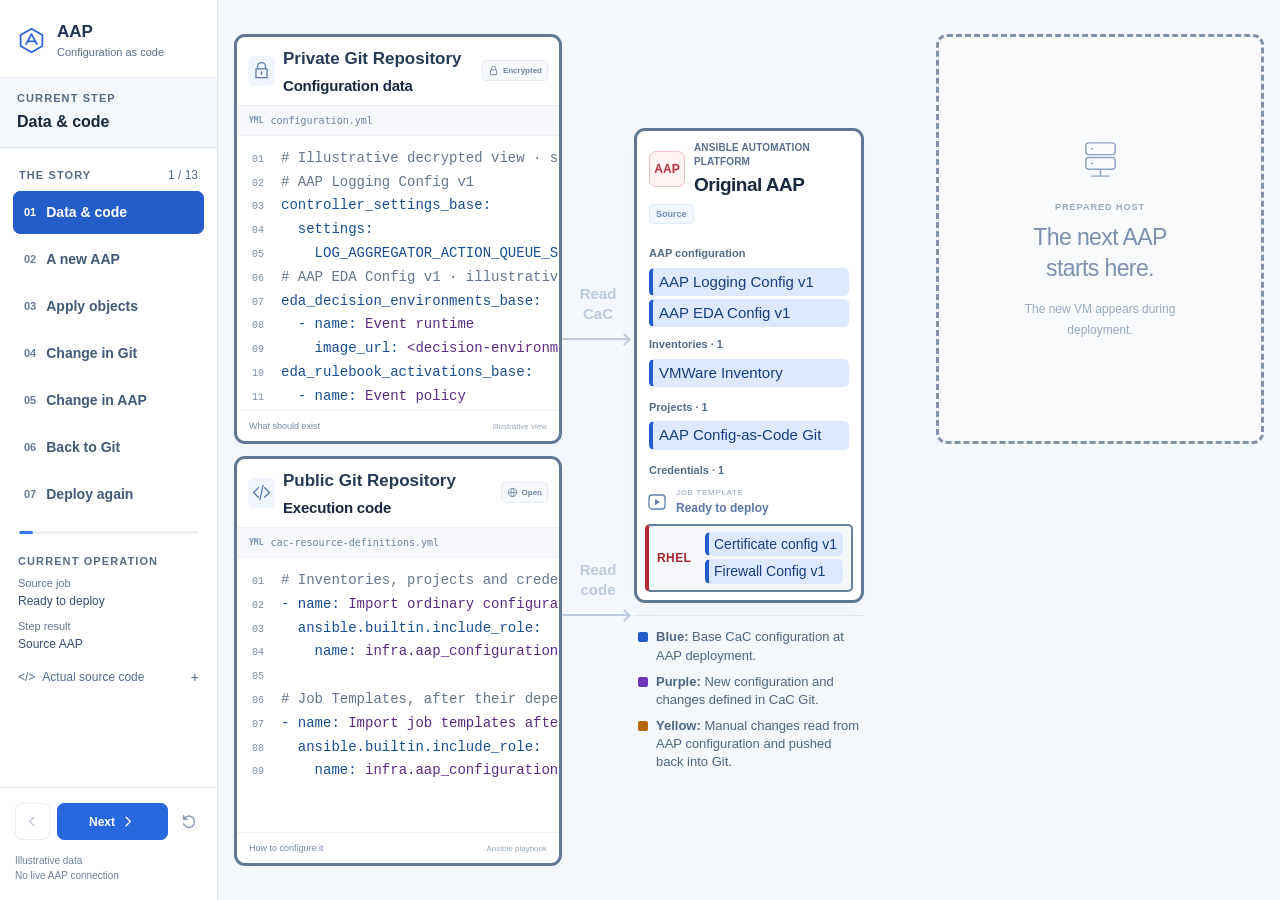
==== commit 38a61b5d: "Remove duplicate RHEL step and stabilize navigation" ====
--- a/demo/index.html
+++ b/demo/index.html
@@ -21,7 +21,7 @@
       </header>
       <section class="current-step" aria-labelledby="scene-title"><p class="section-label">CURRENT STEP</p><h2 id="scene-title">Configuration data and execution code</h2></section>
       <div class="sidebar-scroll">
-        <div class="chapter-header"><span class="section-label">THE STORY</span><span id="step-count" class="scene-counter">1 / 14</span></div>
+        <div class="chapter-header"><span class="section-label">THE STORY</span><span id="step-count" class="scene-counter">1 / 13</span></div>
         <nav id="chapter-list" class="chapter-list" aria-label="Story chapters"></nav>
         <div class="progress-track" aria-hidden="true"><span id="progress-fill"></span></div>
         <section class="status-panel" aria-label="Current operation status"><h2 class="section-label">CURRENT OPERATION</h2><dl><div><dt>Source job</dt><dd id="job-status">Job Template</dd></div><div><dt>Step result</dt><dd id="target-state">Not created yet</dd></div></dl></section>
@@ -30,7 +30,6 @@
       </div>
       <div class="sidebar-footer">
         <div class="scene-controls" aria-label="Step navigation"><button id="previous" class="button-step button-previous" type="button" aria-label="Previous step" disabled><svg viewBox="0 0 24 24" fill="none" aria-hidden="true"><path d="m14 6-6 6 6 6" stroke="currentColor" stroke-width="1.8" stroke-linecap="round" stroke-linejoin="round"/></svg></button><button id="next" class="button-step button-next" type="button"><span id="next-label">Next</span><svg viewBox="0 0 24 24" fill="none" aria-hidden="true"><path d="m10 6 6 6-6 6" stroke="currentColor" stroke-width="1.8" stroke-linecap="round" stroke-linejoin="round"/></svg></button><button id="restart" class="button-restart" type="button" aria-label="Restart the walkthrough"><svg viewBox="0 0 20 20" fill="none" aria-hidden="true"><path d="M4.1 7a6.3 6.3 0 1 1-.2 5M4 3v4h4" stroke="currentColor" stroke-width="1.6" stroke-linecap="round" stroke-linejoin="round"/></svg></button></div>
-        <p id="feedback" class="feedback" aria-live="polite" aria-atomic="true">Two repositories. One configuration story.</p>
         <p class="illustration-note">Illustrative data<br>No live AAP connection</p>
       </div>
     </aside>
--- a/demo/src/styles.css
+++ b/demo/src/styles.css
@@ -52,20 +52,19 @@
 .source-details[open] summary::after { content:"−"; }
 .source-links { display:flex; flex-direction:column; gap:6px; margin-top:10px; }
 .source-links a { display:block; padding:6px; color:#5d7dae; border:1px solid #e4ebf6; border-radius:4px; font-family:ui-monospace,Consolas,monospace; font-size:10px; line-height:1.4; text-decoration:none; overflow-wrap:anywhere; }
-.sidebar-footer { flex:none; padding:15px 19px 17px; border-top:1px solid #e7edf5; background:#fff; }
-.scene-controls { display:flex; gap:7px; align-items:center; }
-.button-step { display:inline-flex; align-items:center; justify-content:center; gap:7px; height:37px; padding:0 11px; border:1px solid #dce5f2; border-radius:7px; color:#577197; background:#fff; font-size:12px; font-weight:600; }
+.sidebar-footer { flex:none; margin-top:auto; padding:15px 19px 17px; border-top:1px solid #e7edf5; background:#fff; }
+.scene-controls { display:grid; grid-template-columns:2.1875rem minmax(0,1fr) 1.6875rem; gap:.4375rem; align-items:center; min-height:2.3125rem; }
+.button-step { display:inline-flex; align-items:center; justify-content:center; gap:.25rem; height:2.3125rem; padding:0 .375rem; border:1px solid #dce5f2; border-radius:7px; color:#577197; background:#fff; font-size:12px; font-weight:600; }
 .button-step svg { width:17px; height:17px; }
-.button-previous { width:35px; padding:0; }
+.button-previous { width:100%; padding:0; }
 .button-step:hover:not(:disabled) { border-color:#8eafea; background:#f7faff; }
 .button-step:disabled { color:#bdc8d9; border-color:#e8eef6; }
-.button-next { flex:1; color:#fff; border-color:#2868df; background:#2868df; }
+.button-next { min-width:0; width:100%; white-space:nowrap; color:#fff; border-color:#2868df; background:#2868df; }
 .button-next:hover:not(:disabled) { color:#fff; border-color:#1d58c5; background:#1d58c5; }
 .button-next:disabled { color:#fff; border-color:#83a4db; background:#83a4db; }
-.button-restart { display:flex; align-items:center; justify-content:center; width:27px; height:35px; padding:0; border:0; color:#8a9cb6; background:transparent; }
+.button-restart { display:flex; align-items:center; justify-content:center; width:100%; height:2.3125rem; padding:0; border:0; color:#8a9cb6; background:transparent; }
 .button-restart svg { width:18px; height:18px; }
 .button-restart:hover { color:#326bd2; }
-.feedback { min-height:29px; margin:12px 0; color:#4c6586; font-size:12px; line-height:1.5; }
 .legend { display:flex; flex-direction:column; flex:none; gap:.5rem; padding:.75rem .25rem 0; border-top:1px solid #dfe6f0; }
 .legend > span { display:flex; align-items:flex-start; gap:.5rem; color:#4e6685; font-size:.8125rem; line-height:1.4; }
 .legend-dot { display:inline-block; flex:none; width:.625rem; height:.625rem; margin-top:.25rem; border-radius:.125rem; }
@@ -317,9 +316,8 @@
   .chapter-list { display:grid; grid-template-columns:repeat(2,minmax(0,1fr)); gap:5px; }
   .status-panel dl { display:flex; flex-wrap:wrap; gap:15px; }
   .status-panel dl > div { flex:1; min-width:130px; }
-  .sidebar-footer { display:grid; grid-template-columns:minmax(0,1fr) minmax(0,1fr); gap:12px 20px; padding:15px 18px; }
+  .sidebar-footer { display:grid; grid-template-columns:minmax(0,1fr); gap:12px 20px; padding:15px 18px; }
   .scene-controls { align-self:start; }
-  .feedback { margin:0; min-height:0; }
   .illustration-note { align-self:end; margin:0; }
   .canvas-shell { padding:22px 18px; }
   .diagram-grid { max-width:none; }
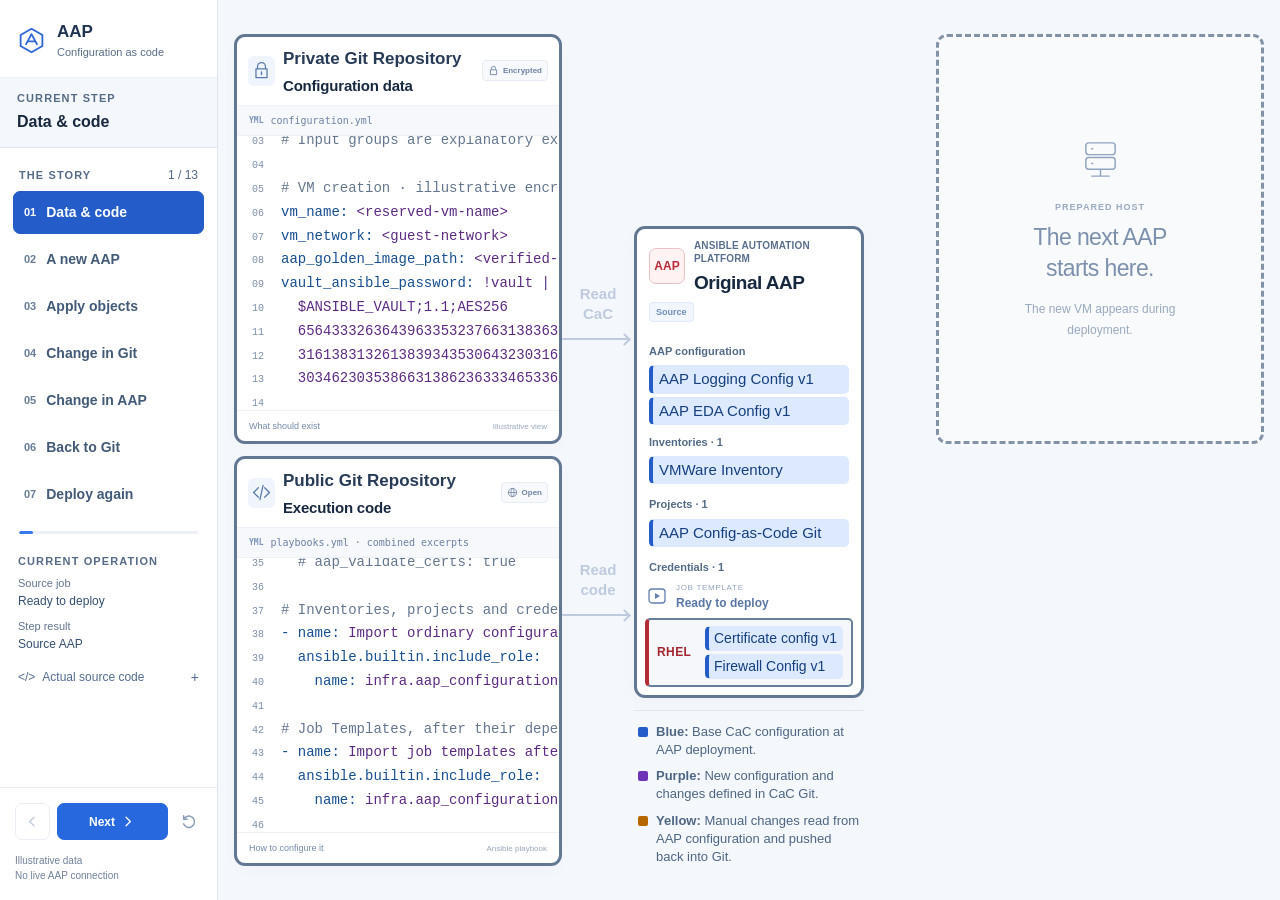
==== commit 20274129: "Keep complete repository previews and stable original AAP placement" ====
--- a/demo/index.html
+++ b/demo/index.html
@@ -46,7 +46,7 @@
           </section>
           <section id="code-card" class="repository-card execution-repository" aria-labelledby="code-title">
             <header class="repository-header"><div class="repository-identity"><span class="repository-icon"><svg viewBox="0 0 24 24" fill="none" aria-hidden="true"><path d="m8 6-6 6 6 6m8-12 6 6-6 6M14 3l-4 18" stroke="currentColor" stroke-width="1.6" stroke-linecap="round" stroke-linejoin="round"/></svg></span><div><p class="repository-kind">Public Git Repository</p><h3 id="code-title">Execution code</h3></div></div><span class="open-badge"><svg viewBox="0 0 16 16" fill="none" aria-hidden="true"><circle cx="8" cy="8" r="6" stroke="currentColor" stroke-width="1.25"/><path d="M2 8h12M8 2c3 3 3 9 0 12-3-3-3-9 0-12Z" stroke="currentColor" stroke-width="1.1"/></svg>Open</span></header>
-            <div class="file-heading"><span class="file-mark">YML</span><span id="execution-file-name">deploy-cac-project.yml</span></div>
+            <div class="file-heading"><span class="file-mark">YML</span><span id="execution-file-name">playbooks.yml · combined excerpts</span></div>
             <pre class="code-window" tabindex="0"><code id="code-lines" aria-label="Execution playbook excerpt"></code></pre>
             <div class="repository-footer">How to configure it<span class="file-caption">Ansible playbook</span></div>
           </section>
@@ -59,11 +59,13 @@
         </div>
 
         <div id="source-column" class="source-column">
+          <div id="manual-operator-slot" class="manual-operator-slot">
             <figure id="manual-operator" class="manual-operator" aria-labelledby="manual-operator-title" aria-describedby="manual-operator-description" aria-hidden="true" hidden>
               <div class="manual-upflow" aria-label="Manual configuration flows directly from the sysadmin to the receiving AAP"><span class="manual-arrow" aria-hidden="true"><i class="manual-packet"></i></span><span class="manual-flow-label">Create objects<br>directly in AAP</span></div>
               <img class="sysadmin-illustration" src="sysadmin.png" width="1536" height="1024" alt="" aria-hidden="true" decoding="async">
               <figcaption><strong id="manual-operator-title"></strong><p id="manual-operator-description"></p></figcaption>
             </figure>
+          </div>
         <section id="source-card" class="aap-card source-aap" aria-labelledby="source-title">
           <header class="aap-header"><div class="aap-identity"><span class="aap-symbol" aria-hidden="true">AAP</span><div><p class="platform-name">ANSIBLE AUTOMATION PLATFORM</p><h3 id="source-title">Original AAP</h3></div></div><span class="instance-badge">Source</span></header>
 
--- a/demo/src/styles.css
+++ b/demo/src/styles.css
@@ -107,7 +107,8 @@
 .aap-card { display:flex; flex-direction:column; min-width:0; min-height:0; height:100%; overflow:hidden; border:3px solid #617792; border-radius:11px; background:#fff; box-shadow:0 6px 20px #284a7d06; transition:border-color 180ms,box-shadow 180ms; }
 .source-column { position:relative; display:flex; flex-direction:column; justify-content:center; gap:12px; min-width:0; min-height:0; --instance-gap:88px; }
 .source-aap { flex:0 1 auto; align-self:center; width:100%; height:min(475px,100%); }
-.source-column.manual-active .source-aap { height:min(475px,calc(100% - 192px)); }
+/* Keep the original AAP below the reserved actor area in every story scene. */
+.manual-operator-slot { flex:none; height:11.25rem; min-width:0; }
 .aap-card.phase-job { border-color:#2763c2; box-shadow:0 0 0 3px #e2ecff; }
 .aap-header { display:flex; align-items:center; justify-content:space-between; flex-wrap:wrap; gap:8px; min-height:64px; padding:10px 12px; flex:none; }
 .aap-identity { display:flex; align-items:center; gap:9px; min-width:0; }
@@ -158,7 +159,7 @@
 .receiving-slot { display:flex; min-width:0; min-height:0; }
 .receiving-slot > * { width:100%; height:100%; }
 .target-placeholder { display:flex; flex-direction:column; align-items:center; justify-content:center; min-height:0; padding:25px 20px; border:3px dashed #8292a7; border-radius:11px; color:#91a2bb; background:#ffffff62; text-align:center; }
-.manual-operator { position:relative; display:flex; flex-direction:column; align-items:center; justify-content:flex-start; gap:4px; flex:none; width:100%; height:180px; min-width:0; margin:0; padding:0; color:#344a65; text-align:center; }
+.manual-operator { position:relative; display:flex; flex-direction:column; align-items:center; justify-content:flex-start; gap:4px; flex:none; width:100%; height:100%; min-width:0; margin:0; padding:0; color:#344a65; text-align:center; }
 /* The operator sends changes directly across the instance gutter, above the source AAP. */
 .manual-upflow { position:absolute; left:calc(100% - 12px); top:38px; width:calc(var(--instance-gap) + 12px); height:60px; }
 .manual-arrow { position:absolute; left:0; top:30px; display:block; width:100%; height:4px; border-radius:3px; color:var(--origin-manual); background:currentColor; }
@@ -292,8 +293,8 @@
   .route-return { margin-left:3px; }
   .instance-connections { display:flex; align-items:center; justify-content:center; gap:20px; height:155px; flex:none; }
   .aap-card { height:auto; min-height:0; max-height:475px; }
-  .source-column,.source-column.manual-active { height:auto; flex:none; }
-  .source-aap,.source-column.manual-active .source-aap { align-self:stretch; height:475px; }
+  .source-column { height:auto; flex:none; }
+  .source-aap { align-self:stretch; height:475px; }
   .manual-upflow { left:calc(100% + 5px); top:74px; width:12px; height:748px; }
   .manual-arrow { top:0; left:4px; width:4px; height:100%; }
   .manual-arrow::after { content:""; position:absolute; right:0; bottom:0; width:18px; height:4px; background:currentColor; }
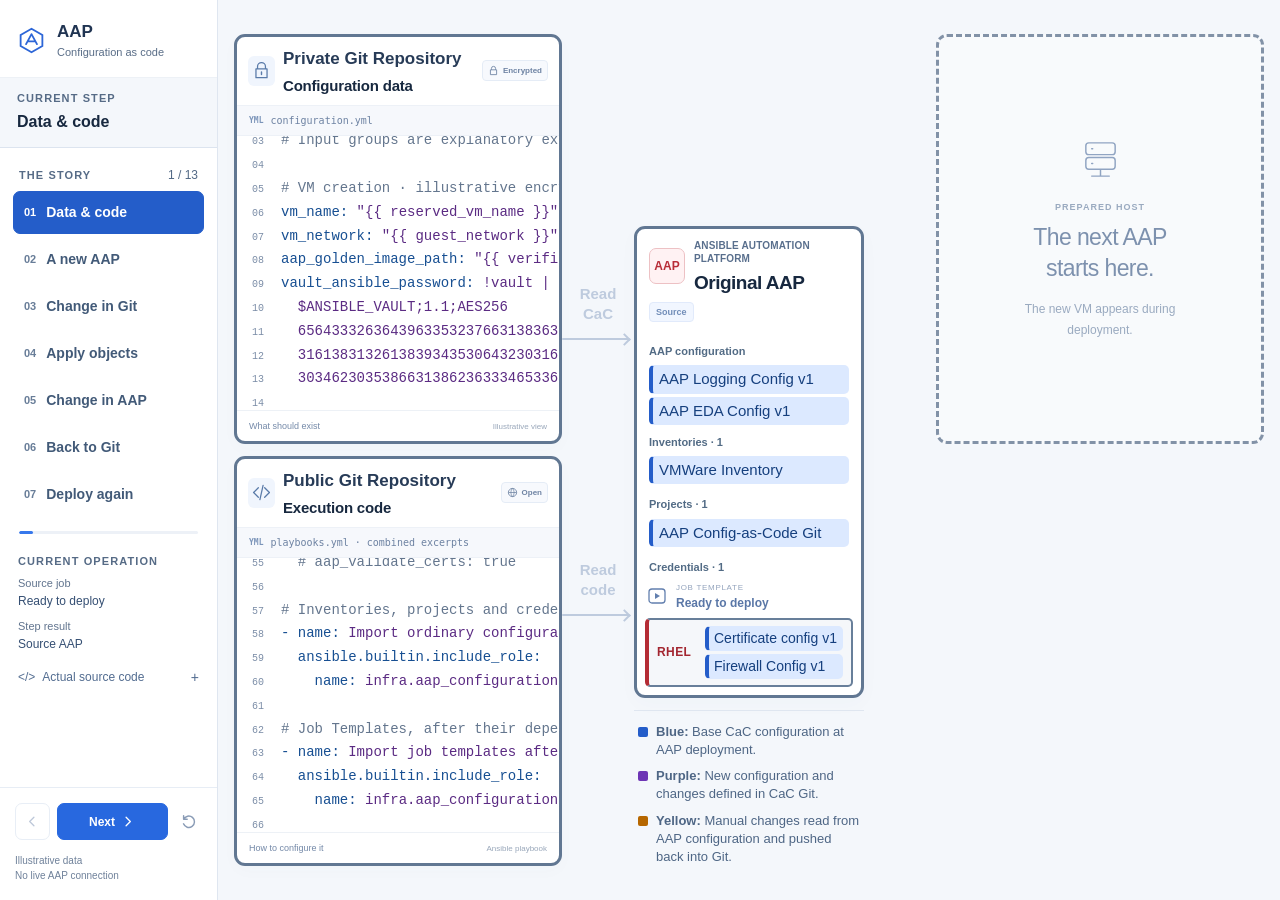
==== commit 00f843a9: "Delete secondary text underneath all arrows" ====
--- a/demo/index.html
+++ b/demo/index.html
@@ -53,9 +53,9 @@
         </div>
 
         <div class="repository-connections" aria-label="Repository connections to the original AAP">
-          <div id="flow-config" class="route connector-route feed-config"><span class="connection-caption">Read CaC</span><div class="connector-track" aria-hidden="true"><span id="arrow-feed" class="route-line"></span><span class="flow-packets"><i></i><i></i></span></div><span class="active-cue">ACTIVE</span></div>
-          <div id="flow-code" class="route connector-route feed-code"><span class="connection-caption">Read code</span><div class="connector-track" aria-hidden="true"><span class="route-line"></span><span class="flow-packets"><i></i><i></i></span></div><span class="active-cue">ACTIVE</span></div>
-          <div id="flow-return" class="route connector-route reverse route-return" hidden><span class="connection-caption">Save CaC</span><div class="connector-track" aria-hidden="true"><span class="route-line"></span><span class="flow-packets"><i></i><i></i></span></div><span class="active-cue">ACTIVE</span></div>
+          <div id="flow-config" class="route connector-route feed-config"><span class="connection-caption">Read CaC</span><div class="connector-track" aria-hidden="true"><span id="arrow-feed" class="route-line"></span><span class="flow-packets"><i></i><i></i></span></div></div>
+          <div id="flow-code" class="route connector-route feed-code"><span class="connection-caption">Read code</span><div class="connector-track" aria-hidden="true"><span class="route-line"></span><span class="flow-packets"><i></i><i></i></span></div></div>
+          <div id="flow-return" class="route connector-route reverse route-return" hidden><span class="connection-caption">Save CaC</span><div class="connector-track" aria-hidden="true"><span class="route-line"></span><span class="flow-packets"><i></i><i></i></span></div></div>
         </div>
 
         <div id="source-column" class="source-column">
@@ -82,9 +82,9 @@
         </div>
 
         <div class="instance-connections" aria-label="Operations between AAP instances">
-          <div id="flow-apply" class="route connector-route inter-instance-flow" hidden><span id="apply-caption" class="connection-caption">Configure</span><div class="connector-track" aria-hidden="true"><span class="route-line"></span><span class="flow-packets"><i></i><i></i></span></div><span id="apply-detail" class="connection-detail">New AAP</span><span class="active-cue">ACTIVE</span></div>
-          <div id="flow-scan" class="route connector-route inter-instance-flow reverse route-scan" hidden><span class="connection-caption">Read objects</span><div class="connector-track" aria-hidden="true"><span class="route-line"></span><span class="flow-packets"><i></i><i></i></span></div><span class="connection-detail">Scan job</span><span class="active-cue">ACTIVE</span></div>
-          <div id="flow-rebuild" class="route connector-route rebuild-flow" hidden><span class="connection-caption">Restore all</span><div class="bundle-tracks" aria-hidden="true"><div class="bundle-lane" data-origin="base"><span class="route-line"></span><span class="flow-packets"><i></i><i></i></span></div><div class="bundle-lane" data-origin="git"><span class="route-line"></span><span class="flow-packets"><i></i><i></i></span></div><div class="bundle-lane" data-origin="manual"><span class="route-line"></span><span class="flow-packets"><i></i><i></i></span></div></div><span class="connection-detail">Another AAP</span><span class="active-cue">ACTIVE</span></div>
+          <div id="flow-apply" class="route connector-route inter-instance-flow" hidden><span id="apply-caption" class="connection-caption">Configure</span><div class="connector-track" aria-hidden="true"><span class="route-line"></span><span class="flow-packets"><i></i><i></i></span></div></div>
+          <div id="flow-scan" class="route connector-route inter-instance-flow reverse route-scan" hidden><span class="connection-caption">Read objects</span><div class="connector-track" aria-hidden="true"><span class="route-line"></span><span class="flow-packets"><i></i><i></i></span></div></div>
+          <div id="flow-rebuild" class="route connector-route rebuild-flow" hidden><span class="connection-caption">Restore all</span><div class="bundle-tracks" aria-hidden="true"><div class="bundle-lane" data-origin="base"><span class="route-line"></span><span class="flow-packets"><i></i><i></i></span></div><div class="bundle-lane" data-origin="git"><span class="route-line"></span><span class="flow-packets"><i></i><i></i></span></div><div class="bundle-lane" data-origin="manual"><span class="route-line"></span><span class="flow-packets"><i></i><i></i></span></div></div></div>
         </div>
 
         <div class="receiving-column">
--- a/demo/src/styles.css
+++ b/demo/src/styles.css
@@ -164,7 +164,7 @@
 .manual-upflow { position:absolute; left:calc(100% - 12px); top:38px; width:calc(var(--instance-gap) + 12px); height:60px; }
 .manual-arrow { position:absolute; left:0; top:30px; display:block; width:100%; height:4px; border-radius:3px; color:var(--origin-manual); background:currentColor; }
 .manual-arrow::before { content:""; position:absolute; right:1px; top:-4px; width:11px; height:11px; border-top:4px solid currentColor; border-right:4px solid currentColor; transform:rotate(45deg); }
-.manual-packet { position:absolute; left:0; top:-4px; width:12px; height:12px; border:2px solid #fff; border-radius:3px; background:var(--origin-manual); animation:manual-configuration-right 1.6s ease-in-out 2 both; }
+.manual-packet { position:absolute; left:0; top:-4px; width:12px; height:12px; border:2px solid #fff; border-radius:3px; background:var(--origin-manual-soft); animation:manual-configuration-right 1.6s ease-in-out 2 both; }
 .manual-flow-label { position:absolute; left:4px; right:0; top:0; color:#985300; font-size:.875rem; font-weight:700; line-height:1.3; text-align:center; }
 .sysadmin-illustration { flex:none; width:154px; max-width:100%; height:105px; object-fit:contain; }
 .manual-operator figcaption { max-width:260px; }
@@ -227,38 +227,34 @@
 #flow-scan { top:calc(50% - 90px); }
 #flow-rebuild { top:calc(50% + 60px); }
 /* Arrow descriptions wrap at spaces while keeping each word intact. */
-.connection-caption,.connection-detail,.manual-flow-label,.active-cue { white-space:normal; word-break:normal; overflow-wrap:normal; hyphens:none; }
+.connection-caption,.manual-flow-label { white-space:normal; word-break:normal; overflow-wrap:normal; hyphens:none; }
 .connection-caption { display:block; max-width:100%; padding:0 4px; color:currentColor; font-size:.9375rem; font-weight:650; line-height:1.35; }
-.connection-detail { display:block; max-width:100%; margin-top:3px; padding:0 3px; color:#9aabc2; font-size:.75rem; line-height:1.35; }
 .connector-track { position:relative; width:100%; height:28px; overflow:hidden; }
 .route-line { position:absolute; left:0; right:5px; top:13px; height:2px; border-radius:3px; background:currentColor; }
 .route-line::after { content:""; position:absolute; right:0; top:-3px; width:7px; height:7px; border-top:2px solid currentColor; border-right:2px solid currentColor; transform:rotate(45deg); }
 .reverse .route-line { left:5px; right:0; }
 .reverse .route-line::after { left:0; right:auto; transform:rotate(225deg); }
-.flow-packets { position:absolute; display:flex; align-items:center; justify-content:center; gap:3px; left:0; top:6px; width:25px; height:18px; padding-right:4px; border-radius:4px; color:#fff; background:var(--flow-colour,var(--origin-base)); opacity:0; }
-.flow-packets i { width:5px; height:5px; border-top:2px solid #fff; border-right:2px solid #fff; transform:rotate(45deg); }
+.flow-packets { position:absolute; display:flex; align-items:center; justify-content:center; gap:3px; left:0; top:6px; width:25px; height:18px; padding-right:4px; border-radius:4px; color:var(--flow-colour,var(--origin-base)); background:var(--packet-fill,var(--origin-base-soft)); opacity:0; }
+.flow-packets i { width:5px; height:5px; border-top:2px solid currentColor; border-right:2px solid currentColor; transform:rotate(45deg); }
 .reverse .flow-packets { padding-right:0; padding-left:4px; }
 .reverse .flow-packets i { transform:rotate(225deg); }
-.active-cue { display:none; align-items:center; gap:3px; margin-top:2px; color:currentColor; font-size:.625rem; font-weight:750; letter-spacing:.5px; }
-.active-cue::before { content:""; width:4px; height:4px; border-radius:50%; background:currentColor; }
-.route[data-origin="base"] { --flow-colour:var(--origin-base); }
-.route[data-origin="git"] { --flow-colour:var(--origin-git); }
-.route[data-origin="manual"] { --flow-colour:var(--origin-manual); }
+.route[data-origin="base"] { --flow-colour:var(--origin-base); --packet-fill:var(--origin-base-soft); }
+.route[data-origin="git"] { --flow-colour:var(--origin-git); --packet-fill:var(--origin-git-soft); }
+.route[data-origin="manual"] { --flow-colour:var(--origin-manual); --packet-fill:var(--origin-manual-soft); }
 .route[data-origin="mixed"] { --flow-colour:var(--origin-git); }
 .route.active { color:var(--flow-colour,var(--origin-base)); }
 .route.active .route-line { height:4px; top:12px; }
 .route.active .route-line::after { width:9px; height:9px; top:-3px; border-width:3px; }
 .route.active .flow-packets { opacity:1; animation:packet-forward 1.6s ease-in-out 2 both; }
 .route.active.reverse .flow-packets { animation-name:packet-reverse; }
-.route.active .active-cue { display:inline-flex; }
-.route.active .connection-detail { color:currentColor; }
 /* A later deployment carries all stored origins together, without changing their colours. */
 .bundle-tracks { display:grid; width:100%; gap:0; }
 .bundle-lane { position:relative; width:100%; height:26px; overflow:hidden; color:var(--flow-colour); }
-.bundle-lane[data-origin="base"] { --flow-colour:var(--origin-base); }
-.bundle-lane[data-origin="git"] { --flow-colour:var(--origin-git); }
-.bundle-lane[data-origin="manual"] { --flow-colour:var(--origin-manual); }
-.route.active[data-origin="mixed"] > .connector-track > .route-line,.route.active[data-origin="mixed"] > .connector-track > .flow-packets { background:linear-gradient(90deg,var(--origin-base),var(--origin-git),var(--origin-manual)); }
+.bundle-lane[data-origin="base"] { --flow-colour:var(--origin-base); --packet-fill:var(--origin-base-soft); }
+.bundle-lane[data-origin="git"] { --flow-colour:var(--origin-git); --packet-fill:var(--origin-git-soft); }
+.bundle-lane[data-origin="manual"] { --flow-colour:var(--origin-manual); --packet-fill:var(--origin-manual-soft); }
+.route.active[data-origin="mixed"] > .connector-track > .route-line { background:linear-gradient(90deg,var(--origin-base),var(--origin-git),var(--origin-manual)); }
+.route.active[data-origin="mixed"] > .connector-track > .flow-packets { background:linear-gradient(90deg,var(--origin-base-soft),var(--origin-git-soft),var(--origin-manual-soft)); }
 .route.active[data-origin="mixed"] > .connector-track > .route-line::after { border-color:var(--origin-manual); }
 @keyframes packet-forward { from { left:0; } to { left:calc(100% - 25px); } }
 @keyframes packet-reverse { from { left:calc(100% - 25px); } to { left:0; } }
